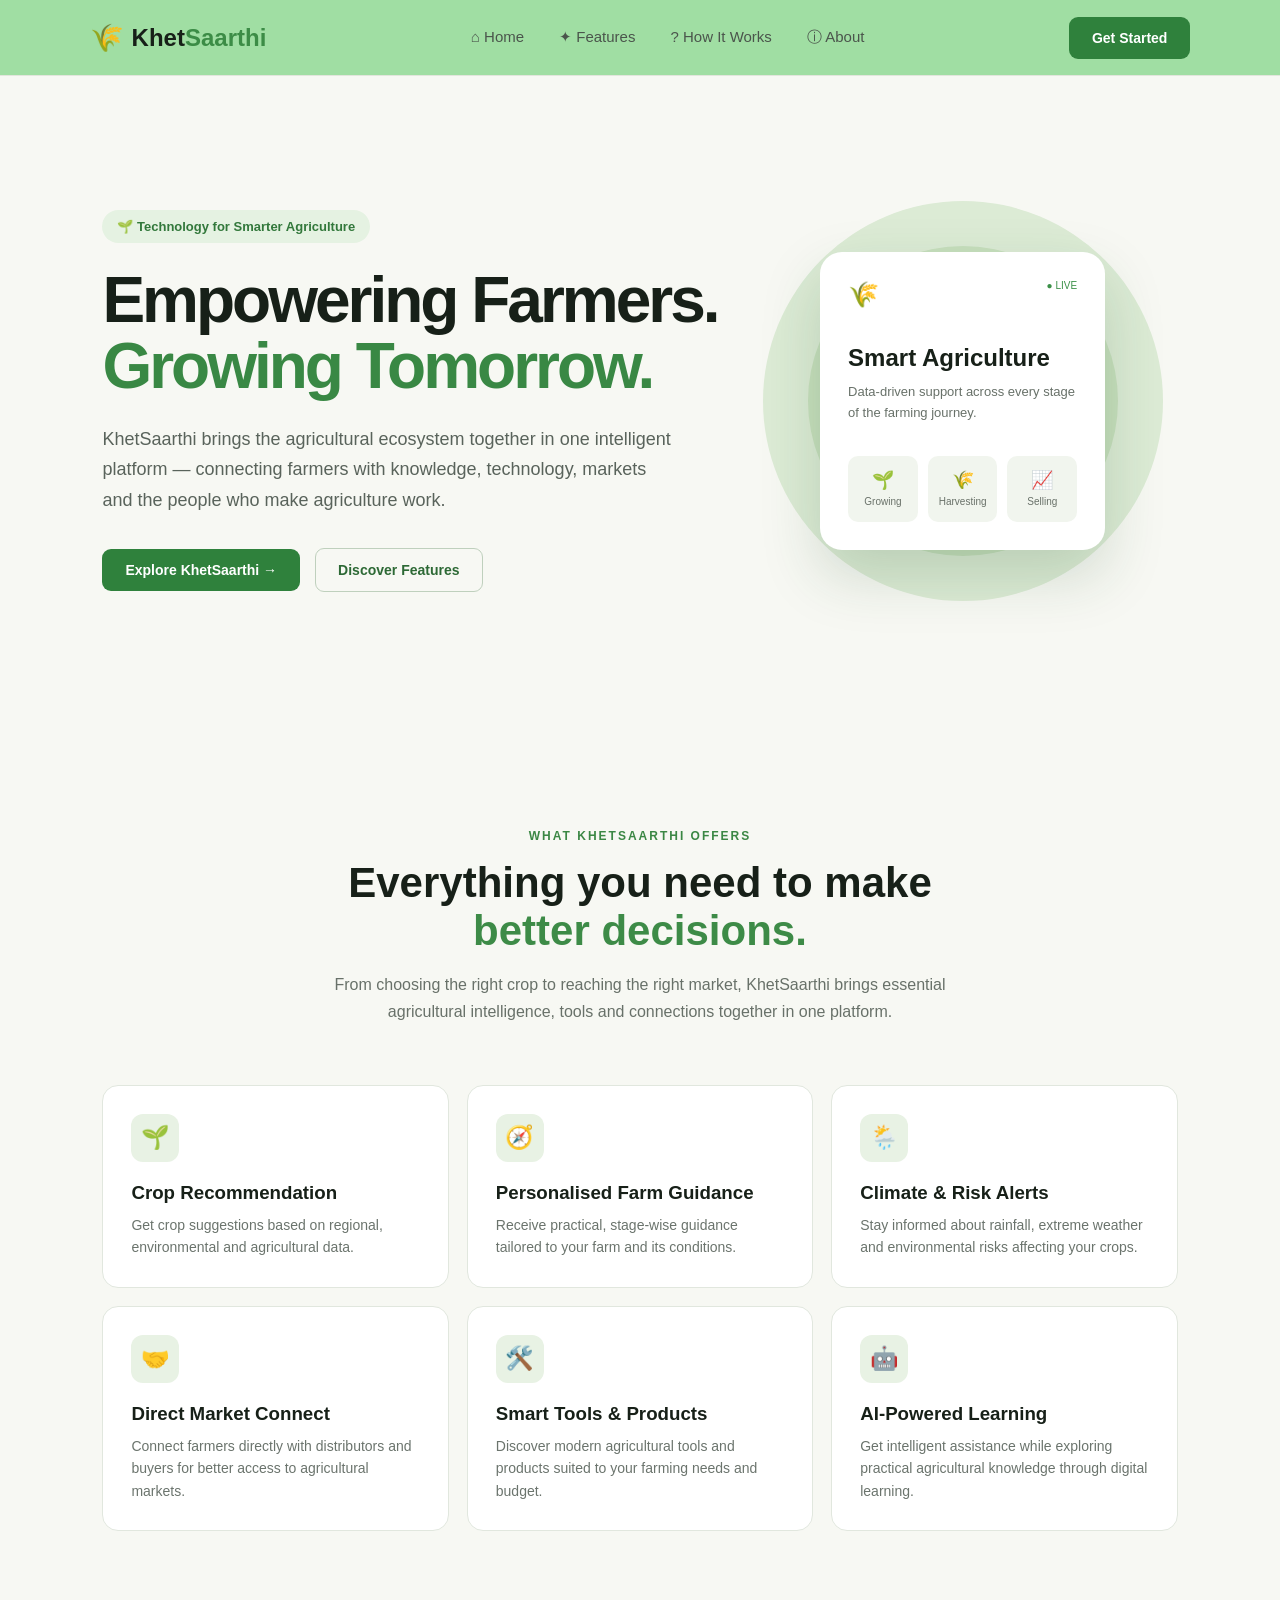
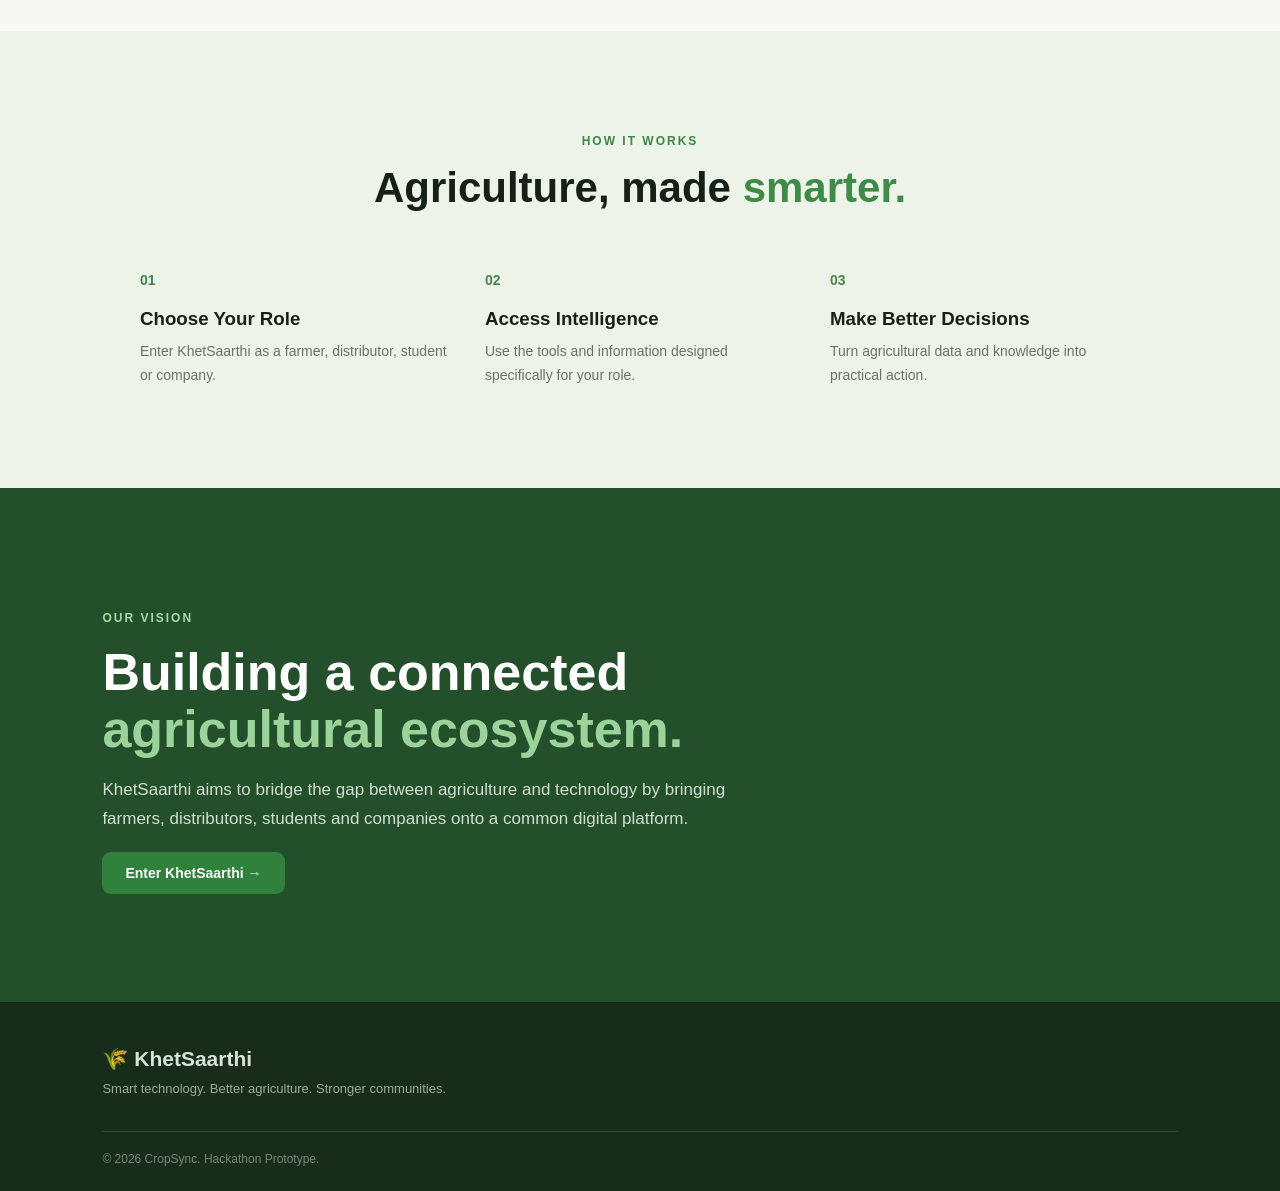
==== frontend/index.html @ 6566c0e2 "Organize project structure" ====
<!DOCTYPE html>
<html lang="en">
<head>
    <meta charset="UTF-8">
    <meta name="viewport" content="width=device-width, initial-scale=1.0">

    <title>KhetSaarthi | Smart Farming, Smarter Decisions</title>

    <link rel="stylesheet" href="style.css">
</head>

<body>

    <!-- NAVBAR -->
    <header class="navbar">

        <div class="logo">
            <span class="logo-icon">🌾</span>
            <span>Khet<span>Saarthi</span></span>
        </div>

        <nav>

            <a href="#home">
                <span class="nav-icon">⌂</span>
                Home
            </a>

            <a href="#features">
                <span class="nav-icon">✦</span>
                Features
            </a>

            <a href="#how-it-works">
                <span class="nav-icon">?</span>
                How It Works
            </a>

            <a href="#about">
                <span class="nav-icon">ⓘ</span>
                About
            </a>

        </nav>

        <!-- Takes user to profile selection -->
        <a href="profile.html" class="nav-btn">
            Get Started
        </a>

    </header>


    <!-- HERO -->
    <main>

        <section class="hero" id="home">

            <div class="hero-content">

                <div class="tag">
                    🌱 Technology for Smarter Agriculture
                </div>

                <h1>
                    Empowering Farmers.<br>
                    <span>Growing Tomorrow.</span>
                </h1>

                <p>
                    KhetSaarthi brings the agricultural ecosystem together
                    in one intelligent platform — connecting farmers with
                    knowledge, technology, markets and the people who make
                    agriculture work.
                </p>

                <div class="hero-buttons">

                    <!-- Detailed KhetSaarthi features page -->
                    <a href="features.html" class="primary-btn">
                        Explore KhetSaarthi →
                    </a>

                    <a href="#features" class="secondary-btn">
                        Discover Features
                    </a>

                </div>

            </div>


            <div class="hero-visual">

                <div class="circle circle-one"></div>
                <div class="circle circle-two"></div>

                <div class="farm-card">

                    <div class="farm-top">
                        <span>🌾</span>
                        <span class="live">● LIVE</span>
                    </div>

                    <h3>Smart Agriculture</h3>

                    <p>
                        Data-driven support across every stage
                        of the farming journey.
                    </p>

                    <div class="mini-stats">

                        <div>
                            <strong>🌱</strong>
                            <small>Growing</small>
                        </div>

                        <div>
                            <strong>🌾</strong>
                            <small>Harvesting</small>
                        </div>

                        <div>
                            <strong>📈</strong>
                            <small>Selling</small>
                        </div>

                    </div>

                </div>

            </div>

        </section>


        <!-- FEATURES -->
        <section class="features-section" id="features">

            <div class="section-heading">

                <span>WHAT KHETSAARTHI OFFERS</span>

                <h2>
                    Everything you need to make
                    <span>better decisions.</span>
                </h2>

                <p>
                    From choosing the right crop to reaching the right market,
                    KhetSaarthi brings essential agricultural intelligence,
                    tools and connections together in one platform.
                </p>

            </div>


            <div class="feature-grid">

                <div class="feature-card">

                    <div class="feature-icon">🌱</div>

                    <h3>Crop Recommendation</h3>

                    <p>
                        Get crop suggestions based on regional,
                        environmental and agricultural data.
                    </p>

                </div>


                <div class="feature-card">

                    <div class="feature-icon">🧭</div>

                    <h3>Personalised Farm Guidance</h3>

                    <p>
                        Receive practical, stage-wise guidance
                        tailored to your farm and its conditions.
                    </p>

                </div>


                <div class="feature-card">

                    <div class="feature-icon">🌦️</div>

                    <h3>Climate & Risk Alerts</h3>

                    <p>
                        Stay informed about rainfall, extreme weather
                        and environmental risks affecting your crops.
                    </p>

                </div>


                <div class="feature-card">

                    <div class="feature-icon">🤝</div>

                    <h3>Direct Market Connect</h3>

                    <p>
                        Connect farmers directly with distributors and
                        buyers for better access to agricultural markets.
                    </p>

                </div>


                <div class="feature-card">

                    <div class="feature-icon">🛠️</div>

                    <h3>Smart Tools & Products</h3>

                    <p>
                        Discover modern agricultural tools and products
                        suited to your farming needs and budget.
                    </p>

                </div>


                <div class="feature-card">

                    <div class="feature-icon">🤖</div>

                    <h3>AI-Powered Learning</h3>

                    <p>
                        Get intelligent assistance while exploring practical
                        agricultural knowledge through digital learning.
                    </p>

                </div>

            </div>

        </section>


        <!-- HOW IT WORKS -->
        <section class="how-section" id="how-it-works">

            <div class="section-heading">

                <span>HOW IT WORKS</span>

                <h2>
                    Agriculture, made <span>smarter.</span>
                </h2>

            </div>


            <div class="steps">

                <div class="step">

                    <div class="step-number">01</div>

                    <h3>Choose Your Role</h3>

                    <p>
                        Enter KhetSaarthi as a farmer, distributor,
                        student or company.
                    </p>

                </div>


                <div class="step">

                    <div class="step-number">02</div>

                    <h3>Access Intelligence</h3>

                    <p>
                        Use the tools and information designed
                        specifically for your role.
                    </p>

                </div>


                <div class="step">

                    <div class="step-number">03</div>

                    <h3>Make Better Decisions</h3>

                    <p>
                        Turn agricultural data and knowledge
                        into practical action.
                    </p>

                </div>

            </div>

        </section>


        <!-- ABOUT -->
        <section class="about-section" id="about">

            <div class="about-content">

                <span>OUR VISION</span>

                <h2>
                    Building a connected
                    <span>agricultural ecosystem.</span>
                </h2>

                <p>
                    KhetSaarthi aims to bridge the gap between
                    agriculture and technology by bringing farmers,
                    distributors, students and companies onto
                    a common digital platform.
                </p>

                <a href="profile.html" class="primary-btn">
                    Enter KhetSaarthi →
                </a>

            </div>

        </section>

    </main>


    <!-- FOOTER -->
    <footer>

        <div class="footer-logo">
            🌾 KhetSaarthi
        </div>

        <p>
            Smart technology. Better agriculture. Stronger communities.
        </p>

        <div class="footer-bottom">
            © 2026 CropSync. Hackathon Prototype.
        </div>

    </footer>


    <script src="script.js"></script>

</body>
</html>
---- frontend/style.css ----
* {
    margin: 0;
    padding: 0;
    box-sizing: border-box;
}

html {
    scroll-behavior: smooth;
}

body {
    font-family: Arial, Helvetica, sans-serif;
    background: #f7f8f3;
    color: #172018;
}


/* ================= NAVBAR ================= */

.navbar {
    height: 76px;
    padding: 0 7%;
    display: flex;
    align-items: center;
    justify-content: space-between;

    background: rgba(155, 221, 159, 0.95);
    border-bottom: 1px solid #e2e6dc;

    position: sticky;
    top: 0;
    z-index: 100;
}

.logo {
    display: flex;
    align-items: center;
    gap: 8px;

    font-size: 24px;
    font-weight: 700;
}

.logo span:last-child span {
    color: #3c8c46;
}

.logo-icon {
    font-size: 27px;
}

nav {
    display: flex;
    gap: 35px;
}

nav a {
    text-decoration: none;
    color: #4b554c;
    font-size: 15px;
}

nav a:hover {
    color: #31833d;
}

.nav-btn,
.primary-btn {
    border: none;
    background: #2f813c;
    color: white;

    padding: 13px 23px;
    border-radius: 9px;

    font-size: 14px;
    font-weight: 600;

    cursor: pointer;

    transition: 0.2s;

    text-decoration: none;
}

.nav-btn:hover,
.primary-btn:hover {
    background: #246a30;
    transform: translateY(-2px);
}


/* ================= HERO ================= */

.hero {
    min-height: 650px;

    padding: 80px 8%;

    display: flex;
    align-items: center;
    justify-content: space-between;

    overflow: hidden;
}

.hero-content {
    max-width: 620px;
}

.tag {
    display: inline-block;

    padding: 9px 15px;

    border-radius: 30px;

    background: #e5f2e2;
    color: #32783b;

    font-size: 13px;
    font-weight: 600;

    margin-bottom: 25px;
}

.hero h1 {
    font-size: clamp(48px, 5vw, 76px);
    line-height: 1.02;

    letter-spacing: -3px;

    margin-bottom: 25px;
}

.hero h1 span {
    color: #398844;
}

.hero p {
    color: #59635b;
    font-size: 18px;
    line-height: 1.7;

    max-width: 570px;

    margin-bottom: 32px;
}

.hero-buttons {
    display: flex;
    align-items: center;
    gap: 15px;
}

.secondary-btn {
    text-decoration: none;

    color: #2d6935;

    padding: 13px 22px;

    border: 1px solid #bfd0bd;
    border-radius: 9px;

    font-size: 14px;
    font-weight: 600;
}


/* ================= HERO VISUAL ================= */

.hero-visual {
    width: 430px;
    height: 430px;

    position: relative;

    display: flex;
    justify-content: center;
    align-items: center;
}

.circle {
    position: absolute;
    border-radius: 50%;
}

.circle-one {
    width: 400px;
    height: 400px;

    background: #dcebd5;
}

.circle-two {
    width: 310px;
    height: 310px;

    background: #c7dfbd;
}

.farm-card {
    position: relative;
    z-index: 2;

    width: 285px;

    padding: 28px;

    border-radius: 22px;

    background: white;

    box-shadow: 0 25px 60px rgba(35, 75, 39, 0.18);
}

.farm-top {
    display: flex;
    justify-content: space-between;

    font-size: 25px;

    margin-bottom: 35px;
}

.live {
    font-size: 10px;
    color: #3b9048;
}

.farm-card h3 {
    font-size: 24px;
    margin-bottom: 10px;
}

.farm-card p {
    font-size: 13px;
    line-height: 1.6;

    color: #687169;
}

.mini-stats {
    display: flex;
    gap: 10px;

    margin-top: 25px;
}

.mini-stats div {
    flex: 1;

    padding: 13px 5px;

    text-align: center;

    background: #f1f5ee;
    border-radius: 10px;
}

.mini-stats strong {
    display: block;
    font-size: 18px;
}

.mini-stats small {
    color: #697169;
    font-size: 10px;
}


/* ================= SECTIONS ================= */

.features-section,
.how-section {
    padding: 100px 8%;
}

.section-heading {
    max-width: 680px;
    margin: auto;
    text-align: center;
}

.section-heading > span,
.about-content > span {
    color: #3b8744;

    font-size: 12px;
    font-weight: 700;

    letter-spacing: 2px;
}

.section-heading h2 {
    font-size: 42px;
    line-height: 1.15;

    margin: 15px 0;
}

.section-heading h2 span,
.about-content h2 span {
    color: #3d8b47;
}

.section-heading p {
    color: #687169;
    line-height: 1.7;
}


/* ================= FEATURE CARDS ================= */

.feature-grid {
    max-width: 1100px;

    margin: 60px auto 0;

    display: grid;
    grid-template-columns: repeat(3, 1fr);

    gap: 18px;
}

.feature-card {
    background: white;

    padding: 28px;

    border: 1px solid #e1e7de;
    border-radius: 16px;

    transition: 0.2s;
}

.feature-card:hover {
    transform: translateY(-5px);

    box-shadow: 0 15px 35px rgba(39, 75, 43, 0.08);
}

.feature-icon {
    width: 48px;
    height: 48px;

    display: flex;
    align-items: center;
    justify-content: center;

    background: #e8f2e4;

    border-radius: 12px;

    font-size: 23px;

    margin-bottom: 20px;
}

.feature-card h3 {
    margin-bottom: 10px;
}

.feature-card p {
    color: #6b746d;

    font-size: 14px;
    line-height: 1.6;
}


/* ================= HOW IT WORKS ================= */

.how-section {
    background: #edf3e9;
}

.steps {
    max-width: 1000px;

    margin: 60px auto 0;

    display: grid;
    grid-template-columns: repeat(3, 1fr);

    gap: 35px;
}

.step-number {
    color: #43864b;

    font-size: 14px;
    font-weight: 700;

    margin-bottom: 20px;
}

.step h3 {
    margin-bottom: 10px;
}

.step p {
    color: #697269;

    font-size: 14px;
    line-height: 1.7;
}


/* ================= ABOUT ================= */

.about-section {
    padding: 120px 8%;

    background: #244f2b;
    color: white;
}

.about-content {
    max-width: 750px;
}

.about-content > span {
    color: #a9d8a9;
}

.about-content h2 {
    font-size: 52px;
    line-height: 1.1;

    margin: 18px 0;
}

.about-content h2 span {
    color: #9bd39b;
}

.about-content p {
    color: #d2dfd3;

    font-size: 17px;
    line-height: 1.7;

    max-width: 650px;

    margin-bottom: 30px;
}


/* ================= FOOTER ================= */

footer {
    padding: 45px 8% 25px;

    background: #172d1a;

    color: #d8e2d8;
}

.footer-logo {
    font-size: 21px;
    font-weight: 700;
}

footer p {
    margin-top: 10px;

    color: #9ca99e;

    font-size: 13px;
}

.footer-bottom {
    margin-top: 35px;

    padding-top: 20px;

    border-top: 1px solid #304532;

    color: #788479;

    font-size: 12px;
}


/* ================= MOBILE ================= */

@media (max-width: 850px) {

    nav {
        display: none;
    }

    .hero {
        flex-direction: column;

        text-align: center;

        padding-top: 60px;
    }

    .hero p {
        margin-left: auto;
        margin-right: auto;
    }

    .hero-buttons {
        justify-content: center;
    }

    .hero-visual {
        margin-top: 60px;

        transform: scale(0.85);
    }

    .feature-grid {
        grid-template-columns: 1fr;
    }

    .steps {
        grid-template-columns: 1fr;
    }

    .about-content h2 {
        font-size: 40px;
    }
}
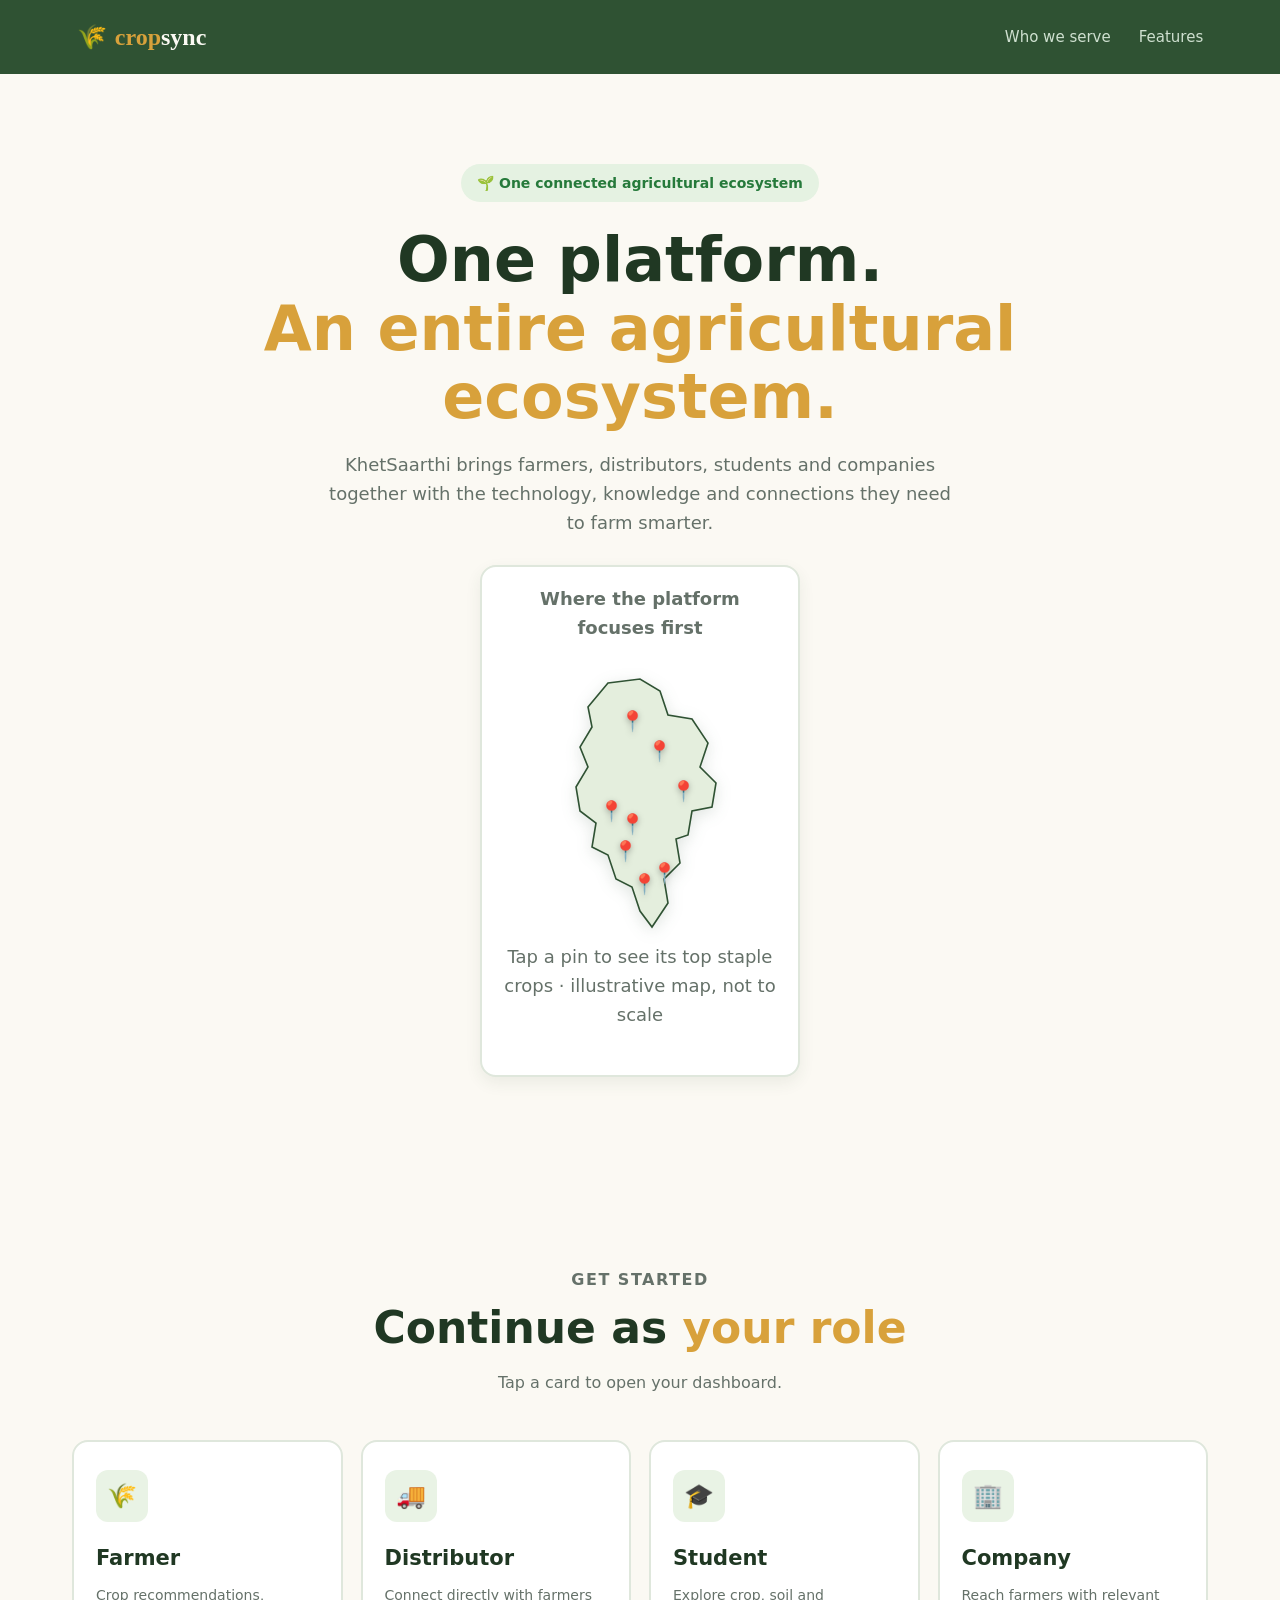
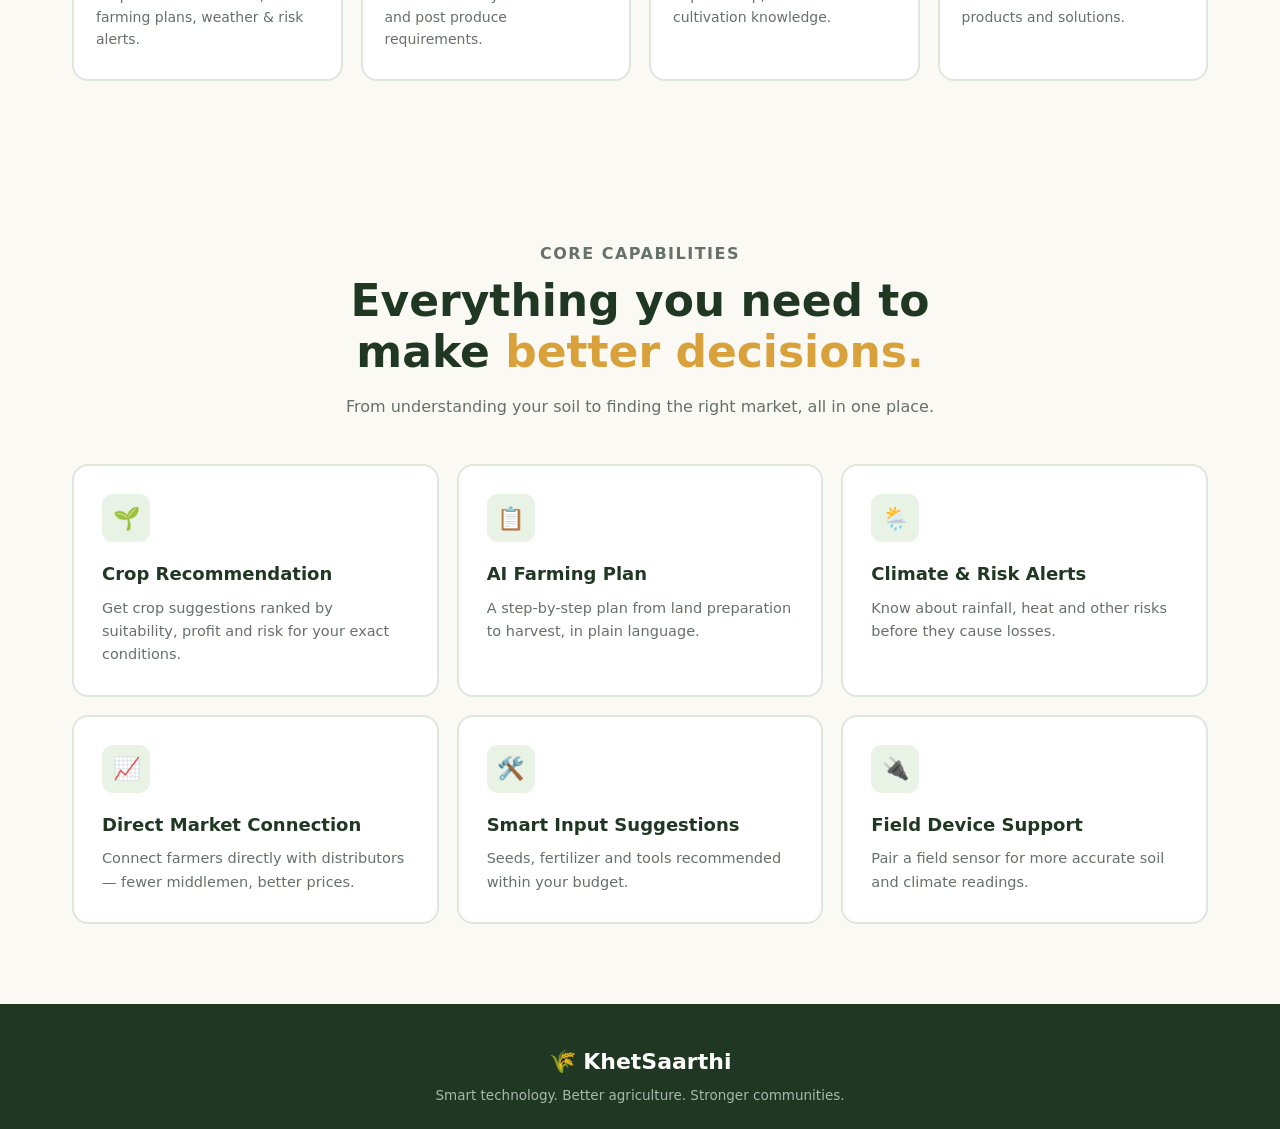
==== commit 8513821a: "Frontend fully rebuilt, backend connected and working" ====
--- a/frontend/index.html
+++ b/frontend/index.html
@@ -1,362 +1,125 @@
 <!DOCTYPE html>
 <html lang="en">
 <head>
-    <meta charset="UTF-8">
-    <meta name="viewport" content="width=device-width, initial-scale=1.0">
+<meta charset="UTF-8">
+<meta name="viewport" content="width=device-width, initial-scale=1.0">
+<title>KhetSaarthi | AI Farming Ecosystem</title>
+<link rel="stylesheet" href="style.css">
+</head>
+<body>
+<header class="navbar">
+  <a href="index.html" class="logo">
+    <span class="logo-icon">🌾</span>
+    <span class="logo-text"><span class="logo-crop">crop</span><span class="logo-sync">sync</span></span>
+  </a>
+  <nav>
+    <a href="#roles">Who we serve</a>
+    <a href="#features">Features</a>
+  </nav>
+</header>
+<section class="hero">
+  <div class="hero-tag">🌱 One connected agricultural ecosystem</div>
+  <h1>One platform.<br><span>An entire agricultural ecosystem.</span></h1>
+  <p>KhetSaarthi brings farmers, distributors, students and companies together with the technology, knowledge and connections they need to farm smarter.</p>
+  <div class="map-card">
+    <p class="map-label">Where the platform focuses first</p>
+    <div class="map-wrap">
+      <svg viewBox="0 0 300 340" class="india-map" aria-label="Stylised map of India with major farming states marked">
+        <path class="india-shape" d="M110 15 L150 10 L175 25 L185 55 L215 60 L235 90 L225 120
+                 L245 140 L240 170 L215 175 L210 205 L195 210 L200 240
+                 L180 260 L185 290 L165 320 L150 300 L140 270 L120 260
+                 L110 230 L90 220 L95 190 L75 175 L70 145 L85 120
+                 L75 95 L90 70 L85 45 Z"/>
+      </svg>
+      <button class="pin" style="left:47%; top:22%;" data-state="Punjab" title="Punjab">📍</button>
+      <button class="pin" style="left:58%; top:33%;" data-state="Uttar Pradesh" title="Uttar Pradesh">📍</button>
+      <button class="pin" style="left:38%; top:55%;" data-state="Gujarat" title="Gujarat">📍</button>
+      <button class="pin" style="left:47%; top:60%;" data-state="Madhya Pradesh" title="Madhya Pradesh">📍</button>
+      <button class="pin" style="left:44%; top:70%;" data-state="Maharashtra" title="Maharashtra">📍</button>
+      <button class="pin" style="left:68%; top:48%;" data-state="West Bengal" title="West Bengal">📍</button>
+      <button class="pin" style="left:52%; top:82%;" data-state="Karnataka" title="Karnataka">📍</button>
+      <button class="pin" style="left:60%; top:78%;" data-state="Andhra Pradesh" title="Andhra Pradesh">📍</button>
+    </div>
+    <p class="map-note">Tap a pin to see its top staple crops · illustrative map, not to scale</p>
+    <div id="mapInfo" class="map-info hidden"></div>
+  </div>
+</section>
+<!-- ===== ROLE CARDS = LOGIN ===== -->
+<section class="section" id="roles">
+  <div class="section-heading">
+    <p class="eyebrow">GET STARTED</p>
+    <h2>Continue as <span>your role</span></h2>
+    <p>Tap a card to open your dashboard.</p>
+  </div>
+  <div class="role-grid">
+    <a href="farmer.html" class="role-card">
+      <div class="role-icon">🌾</div>
+      <h3>Farmer</h3>
+      <p>Crop recommendations, farming plans, weather &amp; risk alerts.</p>
+    </a>
+    <a href="distributor.html" class="role-card">
+      <div class="role-icon">🚚</div>
+      <h3>Distributor</h3>
+      <p>Connect directly with farmers and post produce requirements.</p>
+    </a>
+    <a href="student.html" class="role-card">
+      <div class="role-icon">🎓</div>
+      <h3>Student</h3>
+      <p>Explore crop, soil and cultivation knowledge.</p>
+    </a>
+    <a href="company.html" class="role-card">
+      <div class="role-icon">🏢</div>
+      <h3>Company</h3>
+      <p>Reach farmers with relevant products and solutions.</p>
+    </a>
+  </div>
+</section>
+<!-- ===== FEATURES ===== -->
+<section class="section" id="features">
+  <div class="section-heading">
+    <p class="eyebrow">CORE CAPABILITIES</p>
+    <h2>Everything you need to make <span>better decisions.</span></h2>
+    <p>From understanding your soil to finding the right market, all in one place.</p>
+  </div>
+  <div class="feature-grid">
+    <div class="feature-card">
+      <div class="feature-icon">🌱</div>
+      <h3>Crop Recommendation</h3>
+      <p>Get crop suggestions ranked by suitability, profit and risk for your exact conditions.</p>
+    </div>
+    <div class="feature-card">
+      <div class="feature-icon">📋</div>
+      <h3>AI Farming Plan</h3>
+      <p>A step-by-step plan from land preparation to harvest, in plain language.</p>
+    </div>
+    <div class="feature-card">
+      <div class="feature-icon">🌦️</div>
+      <h3>Climate &amp; Risk Alerts</h3>
+      <p>Know about rainfall, heat and other risks before they cause losses.</p>
+    </div>
+    <div class="feature-card">
+      <div class="feature-icon">📈</div>
+      <h3>Direct Market Connection</h3>
+      <p>Connect farmers directly with distributors — fewer middlemen, better prices.</p>
+    </div>
+    <div class="feature-card">
+      <div class="feature-icon">🛠️</div>
+      <h3>Smart Input Suggestions</h3>
+      <p>Seeds, fertilizer and tools recommended within your budget.</p>
+    </div>
+    <div class="feature-card">
+      <div class="feature-icon">🔌</div>
+      <h3>Field Device Support</h3>
+      <p>Pair a field sensor for more accurate soil and climate readings.</p>
+    </div>
+  </div>
+</section>
 
-    <title>KhetSaarthi | Smart Farming, Smarter Decisions</title>
+<footer>
+  <div class="footer-logo">🌾 KhetSaarthi</div>
+  <p>Smart technology. Better agriculture. Stronger communities.</p>
+</footer>
 
-    <link rel="stylesheet" href="style.css">
-</head>
-
-<body>
-
-    <!-- NAVBAR -->
-    <header class="navbar">
-
-        <div class="logo">
-            <span class="logo-icon">🌾</span>
-            <span>Khet<span>Saarthi</span></span>
-        </div>
-
-        <nav>
-
-            <a href="#home">
-                <span class="nav-icon">⌂</span>
-                Home
-            </a>
-
-            <a href="#features">
-                <span class="nav-icon">✦</span>
-                Features
-            </a>
-
-            <a href="#how-it-works">
-                <span class="nav-icon">?</span>
-                How It Works
-            </a>
-
-            <a href="#about">
-                <span class="nav-icon">ⓘ</span>
-                About
-            </a>
-
-        </nav>
-
-        <!-- Takes user to profile selection -->
-        <a href="profile.html" class="nav-btn">
-            Get Started
-        </a>
-
-    </header>
-
-
-    <!-- HERO -->
-    <main>
-
-        <section class="hero" id="home">
-
-            <div class="hero-content">
-
-                <div class="tag">
-                    🌱 Technology for Smarter Agriculture
-                </div>
-
-                <h1>
-                    Empowering Farmers.<br>
-                    <span>Growing Tomorrow.</span>
-                </h1>
-
-                <p>
-                    KhetSaarthi brings the agricultural ecosystem together
-                    in one intelligent platform — connecting farmers with
-                    knowledge, technology, markets and the people who make
-                    agriculture work.
-                </p>
-
-                <div class="hero-buttons">
-
-                    <!-- Detailed KhetSaarthi features page -->
-                    <a href="features.html" class="primary-btn">
-                        Explore KhetSaarthi →
-                    </a>
-
-                    <a href="#features" class="secondary-btn">
-                        Discover Features
-                    </a>
-
-                </div>
-
-            </div>
-
-
-            <div class="hero-visual">
-
-                <div class="circle circle-one"></div>
-                <div class="circle circle-two"></div>
-
-                <div class="farm-card">
-
-                    <div class="farm-top">
-                        <span>🌾</span>
-                        <span class="live">● LIVE</span>
-                    </div>
-
-                    <h3>Smart Agriculture</h3>
-
-                    <p>
-                        Data-driven support across every stage
-                        of the farming journey.
-                    </p>
-
-                    <div class="mini-stats">
-
-                        <div>
-                            <strong>🌱</strong>
-                            <small>Growing</small>
-                        </div>
-
-                        <div>
-                            <strong>🌾</strong>
-                            <small>Harvesting</small>
-                        </div>
-
-                        <div>
-                            <strong>📈</strong>
-                            <small>Selling</small>
-                        </div>
-
-                    </div>
-
-                </div>
-
-            </div>
-
-        </section>
-
-
-        <!-- FEATURES -->
-        <section class="features-section" id="features">
-
-            <div class="section-heading">
-
-                <span>WHAT KHETSAARTHI OFFERS</span>
-
-                <h2>
-                    Everything you need to make
-                    <span>better decisions.</span>
-                </h2>
-
-                <p>
-                    From choosing the right crop to reaching the right market,
-                    KhetSaarthi brings essential agricultural intelligence,
-                    tools and connections together in one platform.
-                </p>
-
-            </div>
-
-
-            <div class="feature-grid">
-
-                <div class="feature-card">
-
-                    <div class="feature-icon">🌱</div>
-
-                    <h3>Crop Recommendation</h3>
-
-                    <p>
-                        Get crop suggestions based on regional,
-                        environmental and agricultural data.
-                    </p>
-
-                </div>
-
-
-                <div class="feature-card">
-
-                    <div class="feature-icon">🧭</div>
-
-                    <h3>Personalised Farm Guidance</h3>
-
-                    <p>
-                        Receive practical, stage-wise guidance
-                        tailored to your farm and its conditions.
-                    </p>
-
-                </div>
-
-
-                <div class="feature-card">
-
-                    <div class="feature-icon">🌦️</div>
-
-                    <h3>Climate & Risk Alerts</h3>
-
-                    <p>
-                        Stay informed about rainfall, extreme weather
-                        and environmental risks affecting your crops.
-                    </p>
-
-                </div>
-
-
-                <div class="feature-card">
-
-                    <div class="feature-icon">🤝</div>
-
-                    <h3>Direct Market Connect</h3>
-
-                    <p>
-                        Connect farmers directly with distributors and
-                        buyers for better access to agricultural markets.
-                    </p>
-
-                </div>
-
-
-                <div class="feature-card">
-
-                    <div class="feature-icon">🛠️</div>
-
-                    <h3>Smart Tools & Products</h3>
-
-                    <p>
-                        Discover modern agricultural tools and products
-                        suited to your farming needs and budget.
-                    </p>
-
-                </div>
-
-
-                <div class="feature-card">
-
-                    <div class="feature-icon">🤖</div>
-
-                    <h3>AI-Powered Learning</h3>
-
-                    <p>
-                        Get intelligent assistance while exploring practical
-                        agricultural knowledge through digital learning.
-                    </p>
-
-                </div>
-
-            </div>
-
-        </section>
-
-
-        <!-- HOW IT WORKS -->
-        <section class="how-section" id="how-it-works">
-
-            <div class="section-heading">
-
-                <span>HOW IT WORKS</span>
-
-                <h2>
-                    Agriculture, made <span>smarter.</span>
-                </h2>
-
-            </div>
-
-
-            <div class="steps">
-
-                <div class="step">
-
-                    <div class="step-number">01</div>
-
-                    <h3>Choose Your Role</h3>
-
-                    <p>
-                        Enter KhetSaarthi as a farmer, distributor,
-                        student or company.
-                    </p>
-
-                </div>
-
-
-                <div class="step">
-
-                    <div class="step-number">02</div>
-
-                    <h3>Access Intelligence</h3>
-
-                    <p>
-                        Use the tools and information designed
-                        specifically for your role.
-                    </p>
-
-                </div>
-
-
-                <div class="step">
-
-                    <div class="step-number">03</div>
-
-                    <h3>Make Better Decisions</h3>
-
-                    <p>
-                        Turn agricultural data and knowledge
-                        into practical action.
-                    </p>
-
-                </div>
-
-            </div>
-
-        </section>
-
-
-        <!-- ABOUT -->
-        <section class="about-section" id="about">
-
-            <div class="about-content">
-
-                <span>OUR VISION</span>
-
-                <h2>
-                    Building a connected
-                    <span>agricultural ecosystem.</span>
-                </h2>
-
-                <p>
-                    KhetSaarthi aims to bridge the gap between
-                    agriculture and technology by bringing farmers,
-                    distributors, students and companies onto
-                    a common digital platform.
-                </p>
-
-                <a href="profile.html" class="primary-btn">
-                    Enter KhetSaarthi →
-                </a>
-
-            </div>
-
-        </section>
-
-    </main>
-
-
-    <!-- FOOTER -->
-    <footer>
-
-        <div class="footer-logo">
-            🌾 KhetSaarthi
-        </div>
-
-        <p>
-            Smart technology. Better agriculture. Stronger communities.
-        </p>
-
-        <div class="footer-bottom">
-            © 2026 CropSync. Hackathon Prototype.
-        </div>
-
-    </footer>
-
-
-    <script src="script.js"></script>
-
+<script src="script.js"></script>
 </body>
 </html>
--- a/frontend/style.css
+++ b/frontend/style.css
@@ -1,529 +1,179 @@
-* {
-    margin: 0;
-    padding: 0;
-    box-sizing: border-box;
+/* ===== KhetSaarthi — shared design system (used by every page) ===== */
+* { box-sizing: border-box; margin: 0; padding: 0; }
+:root {
+  --cream: #FBF9F3;
+  --forest: #2F5233;
+  --forest-dark: #203823;
+  --wheat: #D8A13B;
+  --gold: #C99A2E;
+  --ink: #22301F;
+  --muted: #657169;
+  --card: #FFFFFF;
+  --line: #dfe7dc;
+  --rust: #A65A34;
+  --map-fill: #E4EEDD;
+  --font: system-ui, -apple-system, "Segoe UI", Roboto, "Noto Sans", sans-serif;
+  --script-font: "Segoe Script", "Brush Script MT", cursive;
+}
+html { scroll-behavior: smooth; }
+body {
+  font-family: var(--font);
+  background: var(--cream);
+  color: var(--ink);
+  line-height: 1.6;
+  font-size: 17px;
+}
+a { text-decoration: none; color: inherit; }
+/* ---------- Navbar (every page) ---------- */
+.navbar {
+  height: 74px;
+  padding: 0 6%;
+  display: flex;
+  align-items: center;
+  justify-content: space-between;
+  background: var(--forest);
+  position: sticky;
+  top: 0;
+  z-index: 100;
+}
+.logo { display: flex; align-items: center; gap: 8px; }
+.logo-icon { font-size: 24px; }
+.logo-text { font-family: var(--script-font); font-size: 24px; }
+.logo-crop { color: var(--wheat); font-weight: 700; }
+.logo-sync { color: var(--cream); font-weight: 700; }
+.navbar nav { display: flex; gap: 28px; }
+.navbar nav a { font-size: 15px; color: #cfe0d0; }
+.navbar nav a:hover { color: var(--wheat); }
+.nav-button {
+  background: var(--wheat);
+  color: var(--ink);
+  padding: 10px 20px;
+  border-radius: 9px;
+  font-weight: 700;
+  font-size: 15px;
+  border: none;
+  cursor: pointer;
+  font-family: var(--font);
+}
+.nav-button:hover { background: var(--gold); }
+/* ---------- Hero ---------- */
+.hero { max-width: 1000px; margin: auto; padding: 90px 24px 70px; text-align: center; }
+.hero-tag {
+  display: inline-block; background: #e5f2e2; color: #267a3b;
+  padding: 8px 16px; border-radius: 30px; font-size: 14px; font-weight: 600; margin-bottom: 24px;
+}
+.hero h1 { font-size: clamp(38px, 6vw, 62px); line-height: 1.1; margin-bottom: 20px; color: var(--forest-dark); }
+.hero h1 span { color: var(--wheat); }
+.hero p { max-width: 640px; margin: 0 auto 28px; color: var(--muted); font-size: 18px; }
+/* ---------- India map ---------- */
+.map-card {
+  max-width: 320px; margin: 0 auto 40px; background: var(--card);
+  border: 2px solid var(--line); border-radius: 16px; padding: 18px;
+  box-shadow: 0 6px 16px rgba(47,82,51,0.08);
+}
+.map-label { font-weight: 700; color: var(--forest-dark); text-align: center; margin-bottom: 10px; font-size: 15px; }
+.map-wrap { position: relative; max-width: 240px; margin: 0 auto; }
+.india-map { width: 100%; display: block; filter: drop-shadow(0 4px 8px rgba(47,82,51,0.15)); }
+.india-shape { fill: var(--map-fill); stroke: var(--forest); stroke-width: 2; }
+.pin {
+  position: absolute; transform: translate(-50%, -100%);
+  background: none; border: none; font-size: 20px; cursor: pointer; line-height: 1;
+  filter: drop-shadow(0 2px 3px rgba(0,0,0,0.3));
+}
+.pin:hover { transform: translate(-50%, -100%) scale(1.3); }
+.map-note { text-align: center; font-size: 12px; color: #7c8579; margin-top: 10px; }
+.map-info { margin-top: 10px; background: var(--map-fill); border-left: 4px solid var(--wheat); border-radius: 8px; padding: 10px 12px; font-size: 14px; }
+.hidden { display: none; }
+/* ---------- Generic section ---------- */
+.section { max-width: 1200px; margin: auto; padding: 80px 32px; }
+.section-heading { max-width: 680px; margin: 0 auto 45px; text-align: center; }
+.eyebrow { color: var(--wheat); font-size: 13px; font-weight: 700; letter-spacing: 1.5px; margin-bottom: 10px; }
+.section-heading h2 { font-size: clamp(30px, 4vw, 44px); line-height: 1.15; margin-bottom: 16px; color: var(--forest-dark); }
+.section-heading h2 span { color: var(--wheat); }
+.section-heading p { color: var(--muted); font-size: 16px; }
+/* ---------- Role / stakeholder cards (these ARE the login) ---------- */
+.role-grid { display: grid; grid-template-columns: repeat(4, 1fr); gap: 18px; }
+.role-card {
+  background: var(--card); border: 2px solid var(--line); border-radius: 16px;
+  padding: 28px 22px; text-align: left; cursor: pointer; font-family: var(--font);
+  transition: 0.2s;
+}
+.role-card:hover { transform: translateY(-4px); border-color: var(--wheat); box-shadow: 0 14px 30px rgba(40,80,50,0.1); }
+.role-icon {
+  width: 52px; height: 52px; display: flex; align-items: center; justify-content: center;
+  background: #e9f3e5; border-radius: 12px; font-size: 24px; margin-bottom: 20px;
+}
+.role-card h3 { font-size: 21px; margin-bottom: 8px; color: var(--forest-dark); }
+.role-card p { color: var(--muted); font-size: 14px; }
+/* ---------- Feature grid ---------- */
+.feature-grid { display: grid; grid-template-columns: repeat(3, 1fr); gap: 18px; }
+.feature-card { background: var(--card); border: 2px solid var(--line); border-radius: 16px; padding: 28px; }
+.feature-icon {
+  width: 48px; height: 48px; display: flex; align-items: center; justify-content: center;
+  background: #e9f3e5; border-radius: 11px; font-size: 22px; margin-bottom: 18px;
+}
+.feature-card h3 { font-size: 18px; margin-bottom: 8px; color: var(--forest-dark); }
+.feature-card p { color: var(--muted); font-size: 14.5px; }
+/* ---------- Footer ---------- */
+footer { background: var(--forest-dark); color: #c9d6cd; padding: 40px 6% 22px; text-align: center; }
+.footer-logo { font-size: 22px; font-weight: 700; color: white; margin-bottom: 6px; }
+footer p { color: #a8b8ad; font-size: 13.5px; }
+/* ---------- Dashboard shell (farmer/distributor/student/company pages) ---------- */
+.dash-wrap { max-width: 560px; margin: 0 auto; padding: 30px 20px 70px; }
+.back-link { display: inline-block; margin-bottom: 18px; color: var(--forest); font-weight: 600; }
+.dash-wrap h2 { font-size: 26px; color: var(--forest-dark); margin-bottom: 8px; }
+.screen-sub { color: var(--muted); font-size: 15.5px; margin-bottom: 20px; }
+.field-label { display: block; font-size: 15.5px; font-weight: 600; margin: 16px 0 6px; }
+.field-input {
+  width: 100%; min-height: 50px; font-size: 16px; font-family: var(--font);
+  padding: 12px 14px; border: 2px solid var(--line); border-radius: 10px; background: var(--card);
+}
+.field-input:focus { outline: none; border-color: var(--forest); }
+.action-btn {
+  width: 100%; min-height: 56px; margin-top: 22px; background: var(--forest); color: var(--cream);
+  font-size: 18px; font-weight: 700; font-family: var(--font); border: none; border-radius: 12px; cursor: pointer;
+}
+.action-btn:disabled { background: #AEB8AA; cursor: not-allowed; }
+.action-btn.secondary { background: var(--wheat); color: var(--ink); }
+.or-divider { text-align: center; color: #7c8579; margin: 12px 0; font-size: 13.5px; }
+.status-text { margin-top: 10px; font-size: 14.5px; color: var(--forest-dark); }
+.loading-wrap { text-align: center; padding-top: 60px; }
+.spinner {
+  width: 44px; height: 44px; margin: 0 auto 18px; border: 5px solid var(--line);
+  border-top-color: var(--forest); border-radius: 50%; animation: spin 0.9s linear infinite;
+}
+@keyframes spin { to { transform: rotate(360deg); } }
+.crop-card { background: var(--card); border: 2px solid var(--line); border-radius: 14px; padding: 16px 18px; margin-bottom: 12px; }
+.crop-card.top-pick { border-color: var(--wheat); box-shadow: 0 6px 16px rgba(216,161,59,0.18); }
+.crop-card-head { display: flex; justify-content: space-between; align-items: center; }
+.crop-card-name { font-size: 19px; font-weight: 700; color: var(--forest-dark); }
+.stars { color: var(--gold); font-size: 17px; letter-spacing: 2px; }
+.crop-tag { font-size: 12.5px; font-weight: 700; color: var(--forest); background: var(--map-fill); padding: 3px 10px; border-radius: 20px; display: inline-block; margin-top: 6px; }
+.crop-card-meta { font-size: 14px; color: var(--muted); margin-top: 8px; }
+
+.link-btn { background: none; border: none; color: var(--rust); font-weight: 700; font-size: 15px; cursor: pointer; padding: 6px 0; font-family: var(--font); }
+.why-detail { margin-top: 10px; background: #FBEFE9; border-left: 4px solid var(--rust); border-radius: 8px; padding: 14px; font-size: 14.5px; line-height: 1.6; }
+
+.result-box {
+  margin-top: 16px; background: var(--card); border: 2px solid var(--line); border-left: 6px solid var(--wheat);
+  border-radius: 10px; padding: 16px; font-size: 15.5px; line-height: 1.6; white-space: pre-wrap;
 }
 
-html {
-    scroll-behavior: smooth;
+.hardware-card { margin-top: 30px; background: var(--forest); color: var(--cream); border-radius: 16px; padding: 20px; }
+.hardware-card h3 { color: var(--cream); margin-bottom: 8px; font-size: 19px; }
+.hardware-card p { color: #cfe0d0; }
+
+.error-text { color: var(--rust); font-weight: 600; }
+
+/* ---------- Responsive ---------- */
+@media (max-width: 900px) {
+  .navbar nav { display: none; }
+  .role-grid, .feature-grid { grid-template-columns: repeat(2, 1fr); }
+}
+@media (max-width: 600px) {
+  .role-grid, .feature-grid { grid-template-columns: 1fr; }
+  .section { padding: 55px 20px; }
 }
 
-body {
-    font-family: Arial, Helvetica, sans-serif;
-    background: #f7f8f3;
-    color: #172018;
-}
-
-
-/* ================= NAVBAR ================= */
-
-.navbar {
-    height: 76px;
-    padding: 0 7%;
-    display: flex;
-    align-items: center;
-    justify-content: space-between;
-
-    background: rgba(155, 221, 159, 0.95);
-    border-bottom: 1px solid #e2e6dc;
-
-    position: sticky;
-    top: 0;
-    z-index: 100;
-}
-
-.logo {
-    display: flex;
-    align-items: center;
-    gap: 8px;
-
-    font-size: 24px;
-    font-weight: 700;
-}
-
-.logo span:last-child span {
-    color: #3c8c46;
-}
-
-.logo-icon {
-    font-size: 27px;
-}
-
-nav {
-    display: flex;
-    gap: 35px;
-}
-
-nav a {
-    text-decoration: none;
-    color: #4b554c;
-    font-size: 15px;
-}
-
-nav a:hover {
-    color: #31833d;
-}
-
-.nav-btn,
-.primary-btn {
-    border: none;
-    background: #2f813c;
-    color: white;
-
-    padding: 13px 23px;
-    border-radius: 9px;
-
-    font-size: 14px;
-    font-weight: 600;
-
-    cursor: pointer;
-
-    transition: 0.2s;
-
-    text-decoration: none;
-}
-
-.nav-btn:hover,
-.primary-btn:hover {
-    background: #246a30;
-    transform: translateY(-2px);
-}
-
-
-/* ================= HERO ================= */
-
-.hero {
-    min-height: 650px;
-
-    padding: 80px 8%;
-
-    display: flex;
-    align-items: center;
-    justify-content: space-between;
-
-    overflow: hidden;
-}
-
-.hero-content {
-    max-width: 620px;
-}
-
-.tag {
-    display: inline-block;
-
-    padding: 9px 15px;
-
-    border-radius: 30px;
-
-    background: #e5f2e2;
-    color: #32783b;
-
-    font-size: 13px;
-    font-weight: 600;
-
-    margin-bottom: 25px;
-}
-
-.hero h1 {
-    font-size: clamp(48px, 5vw, 76px);
-    line-height: 1.02;
-
-    letter-spacing: -3px;
-
-    margin-bottom: 25px;
-}
-
-.hero h1 span {
-    color: #398844;
-}
-
-.hero p {
-    color: #59635b;
-    font-size: 18px;
-    line-height: 1.7;
-
-    max-width: 570px;
-
-    margin-bottom: 32px;
-}
-
-.hero-buttons {
-    display: flex;
-    align-items: center;
-    gap: 15px;
-}
-
-.secondary-btn {
-    text-decoration: none;
-
-    color: #2d6935;
-
-    padding: 13px 22px;
-
-    border: 1px solid #bfd0bd;
-    border-radius: 9px;
-
-    font-size: 14px;
-    font-weight: 600;
-}
-
-
-/* ================= HERO VISUAL ================= */
-
-.hero-visual {
-    width: 430px;
-    height: 430px;
-
-    position: relative;
-
-    display: flex;
-    justify-content: center;
-    align-items: center;
-}
-
-.circle {
-    position: absolute;
-    border-radius: 50%;
-}
-
-.circle-one {
-    width: 400px;
-    height: 400px;
-
-    background: #dcebd5;
-}
-
-.circle-two {
-    width: 310px;
-    height: 310px;
-
-    background: #c7dfbd;
-}
-
-.farm-card {
-    position: relative;
-    z-index: 2;
-
-    width: 285px;
-
-    padding: 28px;
-
-    border-radius: 22px;
-
-    background: white;
-
-    box-shadow: 0 25px 60px rgba(35, 75, 39, 0.18);
-}
-
-.farm-top {
-    display: flex;
-    justify-content: space-between;
-
-    font-size: 25px;
-
-    margin-bottom: 35px;
-}
-
-.live {
-    font-size: 10px;
-    color: #3b9048;
-}
-
-.farm-card h3 {
-    font-size: 24px;
-    margin-bottom: 10px;
-}
-
-.farm-card p {
-    font-size: 13px;
-    line-height: 1.6;
-
-    color: #687169;
-}
-
-.mini-stats {
-    display: flex;
-    gap: 10px;
-
-    margin-top: 25px;
-}
-
-.mini-stats div {
-    flex: 1;
-
-    padding: 13px 5px;
-
-    text-align: center;
-
-    background: #f1f5ee;
-    border-radius: 10px;
-}
-
-.mini-stats strong {
-    display: block;
-    font-size: 18px;
-}
-
-.mini-stats small {
-    color: #697169;
-    font-size: 10px;
-}
-
-
-/* ================= SECTIONS ================= */
-
-.features-section,
-.how-section {
-    padding: 100px 8%;
-}
-
-.section-heading {
-    max-width: 680px;
-    margin: auto;
-    text-align: center;
-}
-
-.section-heading > span,
-.about-content > span {
-    color: #3b8744;
-
-    font-size: 12px;
-    font-weight: 700;
-
-    letter-spacing: 2px;
-}
-
-.section-heading h2 {
-    font-size: 42px;
-    line-height: 1.15;
-
-    margin: 15px 0;
-}
-
-.section-heading h2 span,
-.about-content h2 span {
-    color: #3d8b47;
-}
-
-.section-heading p {
-    color: #687169;
-    line-height: 1.7;
-}
-
-
-/* ================= FEATURE CARDS ================= */
-
-.feature-grid {
-    max-width: 1100px;
-
-    margin: 60px auto 0;
-
-    display: grid;
-    grid-template-columns: repeat(3, 1fr);
-
-    gap: 18px;
-}
-
-.feature-card {
-    background: white;
-
-    padding: 28px;
-
-    border: 1px solid #e1e7de;
-    border-radius: 16px;
-
-    transition: 0.2s;
-}
-
-.feature-card:hover {
-    transform: translateY(-5px);
-
-    box-shadow: 0 15px 35px rgba(39, 75, 43, 0.08);
-}
-
-.feature-icon {
-    width: 48px;
-    height: 48px;
-
-    display: flex;
-    align-items: center;
-    justify-content: center;
-
-    background: #e8f2e4;
-
-    border-radius: 12px;
-
-    font-size: 23px;
-
-    margin-bottom: 20px;
-}
-
-.feature-card h3 {
-    margin-bottom: 10px;
-}
-
-.feature-card p {
-    color: #6b746d;
-
-    font-size: 14px;
-    line-height: 1.6;
-}
-
-
-/* ================= HOW IT WORKS ================= */
-
-.how-section {
-    background: #edf3e9;
-}
-
-.steps {
-    max-width: 1000px;
-
-    margin: 60px auto 0;
-
-    display: grid;
-    grid-template-columns: repeat(3, 1fr);
-
-    gap: 35px;
-}
-
-.step-number {
-    color: #43864b;
-
-    font-size: 14px;
-    font-weight: 700;
-
-    margin-bottom: 20px;
-}
-
-.step h3 {
-    margin-bottom: 10px;
-}
-
-.step p {
-    color: #697269;
-
-    font-size: 14px;
-    line-height: 1.7;
-}
-
-
-/* ================= ABOUT ================= */
-
-.about-section {
-    padding: 120px 8%;
-
-    background: #244f2b;
-    color: white;
-}
-
-.about-content {
-    max-width: 750px;
-}
-
-.about-content > span {
-    color: #a9d8a9;
-}
-
-.about-content h2 {
-    font-size: 52px;
-    line-height: 1.1;
-
-    margin: 18px 0;
-}
-
-.about-content h2 span {
-    color: #9bd39b;
-}
-
-.about-content p {
-    color: #d2dfd3;
-
-    font-size: 17px;
-    line-height: 1.7;
-
-    max-width: 650px;
-
-    margin-bottom: 30px;
-}
-
-
-/* ================= FOOTER ================= */
-
-footer {
-    padding: 45px 8% 25px;
-
-    background: #172d1a;
-
-    color: #d8e2d8;
-}
-
-.footer-logo {
-    font-size: 21px;
-    font-weight: 700;
-}
-
-footer p {
-    margin-top: 10px;
-
-    color: #9ca99e;
-
-    font-size: 13px;
-}
-
-.footer-bottom {
-    margin-top: 35px;
-
-    padding-top: 20px;
-
-    border-top: 1px solid #304532;
-
-    color: #788479;
-
-    font-size: 12px;
-}
-
-
-/* ================= MOBILE ================= */
-
-@media (max-width: 850px) {
-
-    nav {
-        display: none;
-    }
-
-    .hero {
-        flex-direction: column;
-
-        text-align: center;
-
-        padding-top: 60px;
-    }
-
-    .hero p {
-        margin-left: auto;
-        margin-right: auto;
-    }
-
-    .hero-buttons {
-        justify-content: center;
-    }
-
-    .hero-visual {
-        margin-top: 60px;
-
-        transform: scale(0.85);
-    }
-
-    .feature-grid {
-        grid-template-columns: 1fr;
-    }
-
-    .steps {
-        grid-template-columns: 1fr;
-    }
-
-    .about-content h2 {
-        font-size: 40px;
-    }
-}+button:focus-visible, input:focus-visible, select:focus-visible { outline: 3px solid var(--wheat); outline-offset: 2px; }
+@media (prefers-reduced-motion: reduce) { * { transition: none !important; animation: none !important; } }
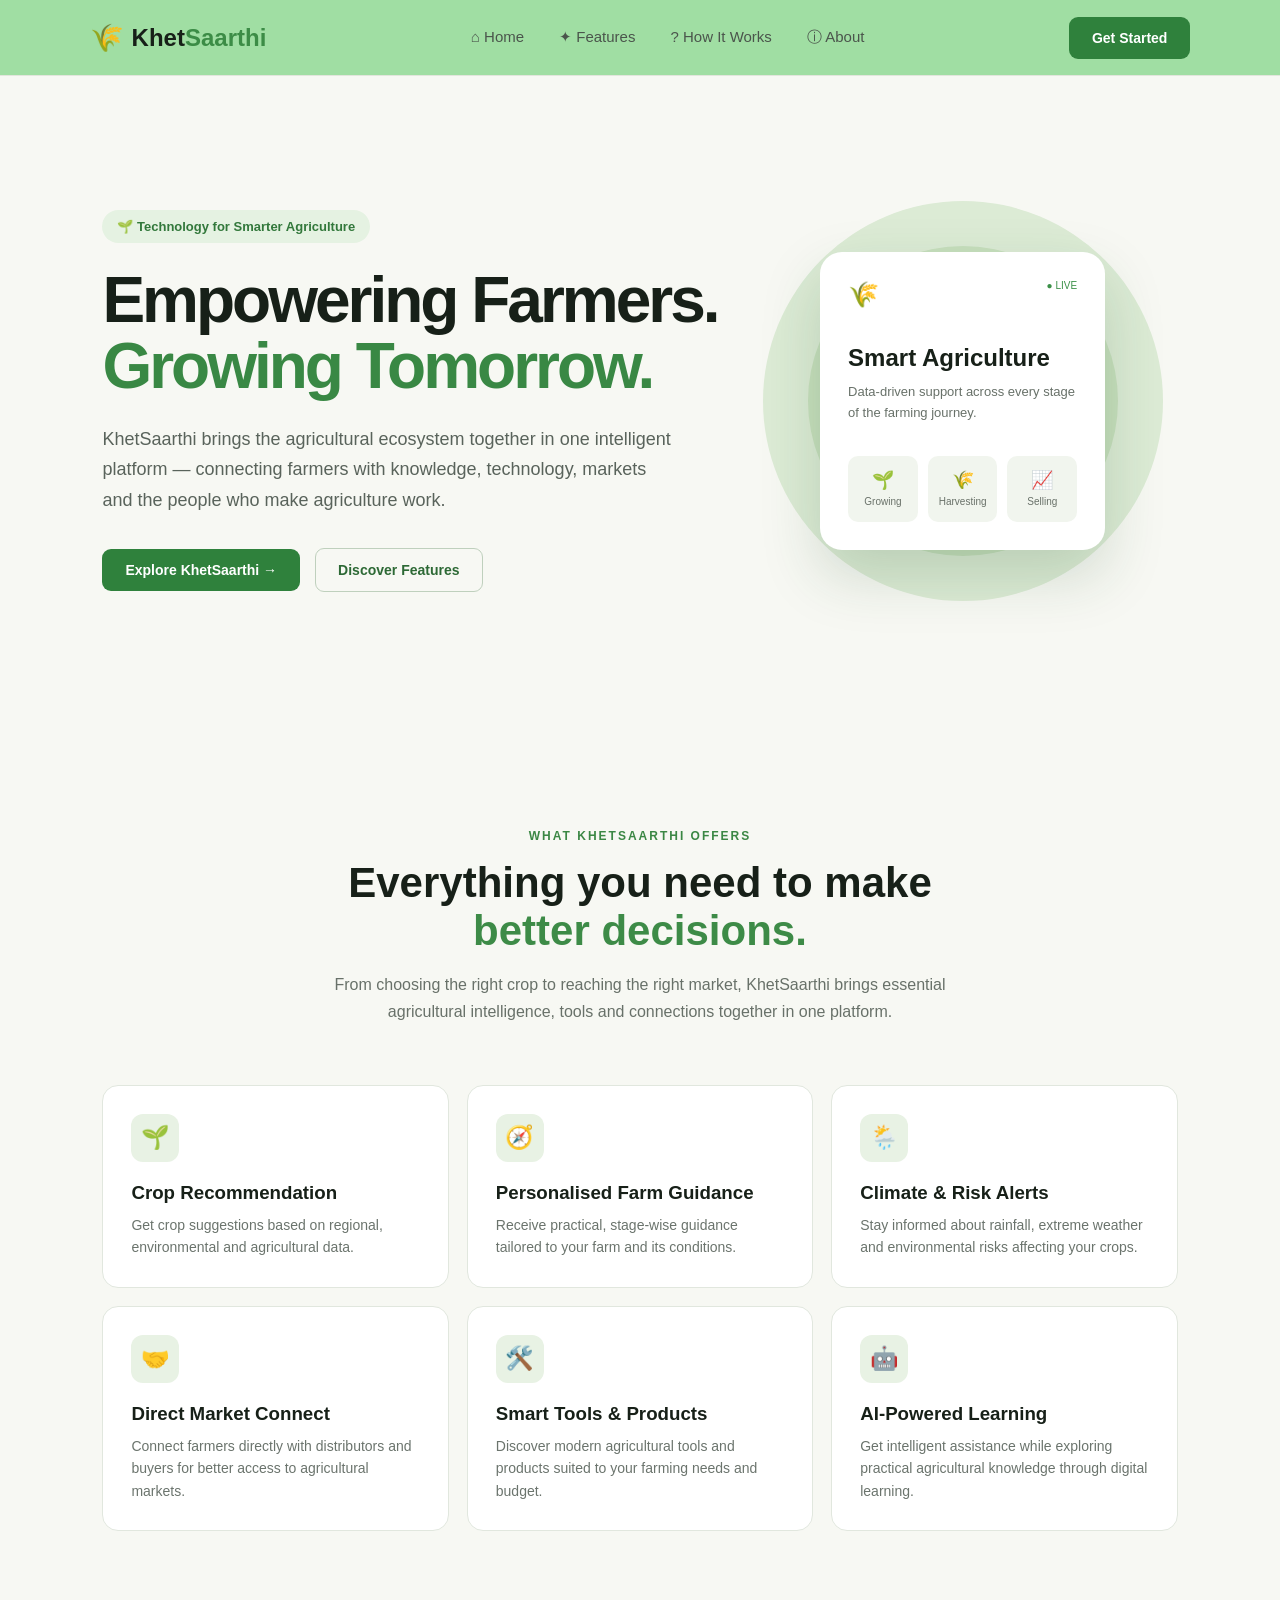
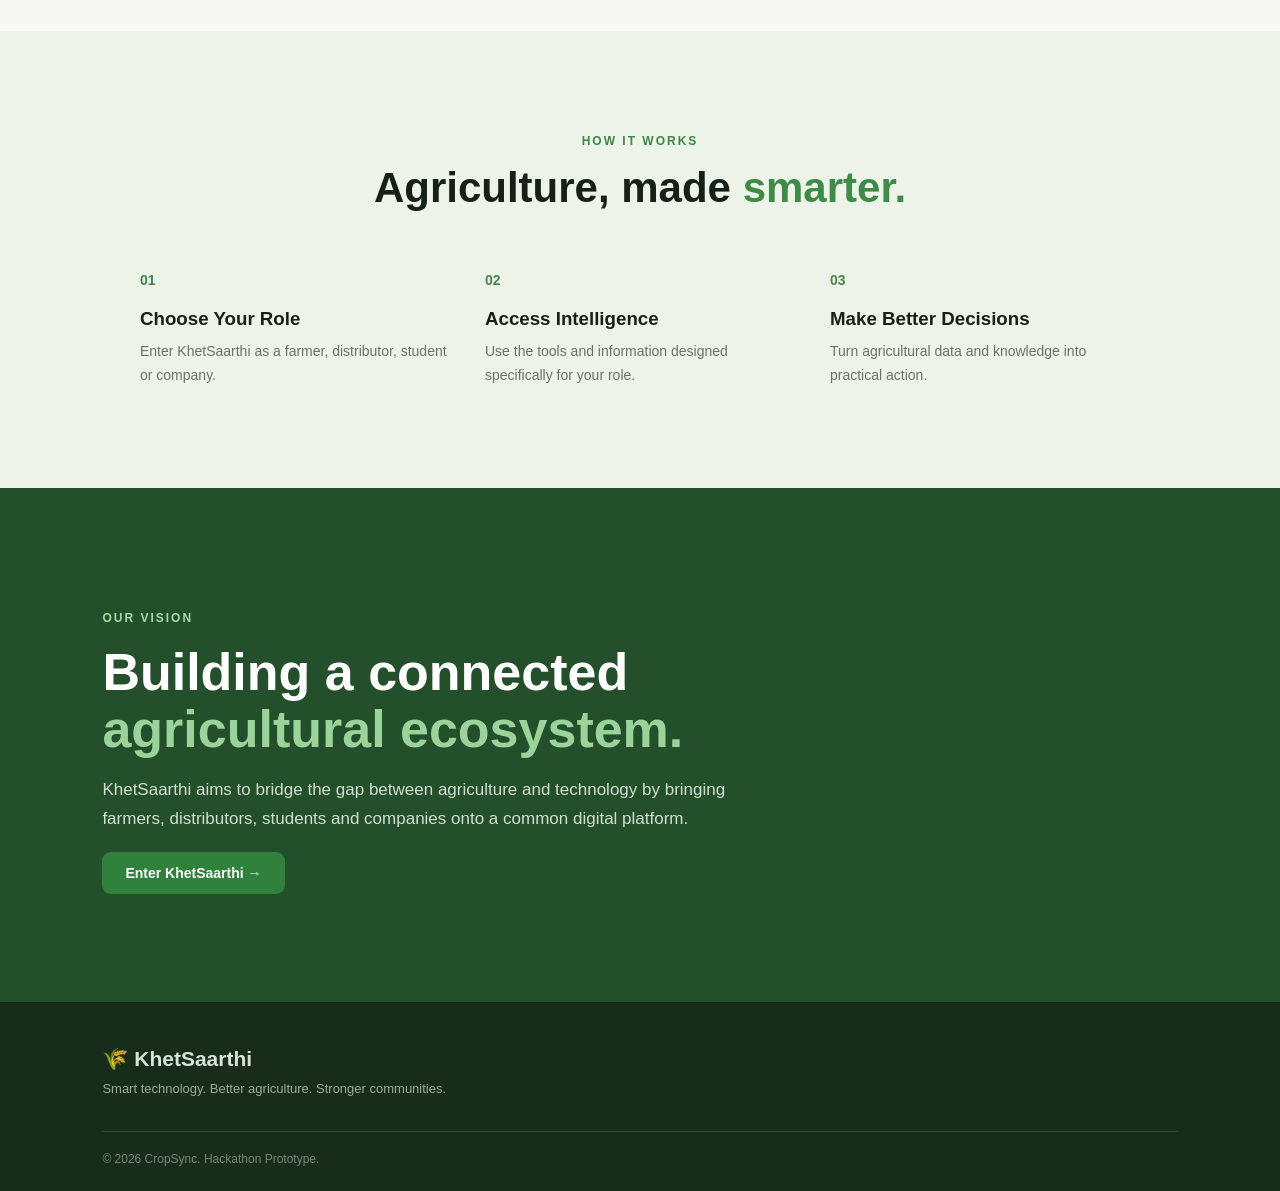
==== commit 2fe0c71e: "Revert "Frontend updates+ Backend and database built"" ====
--- a/frontend/index.html
+++ b/frontend/index.html
@@ -1,125 +1,362 @@
 <!DOCTYPE html>
 <html lang="en">
 <head>
-<meta charset="UTF-8">
-<meta name="viewport" content="width=device-width, initial-scale=1.0">
-<title>KhetSaarthi | AI Farming Ecosystem</title>
-<link rel="stylesheet" href="style.css">
+    <meta charset="UTF-8">
+    <meta name="viewport" content="width=device-width, initial-scale=1.0">
+
+    <title>KhetSaarthi | Smart Farming, Smarter Decisions</title>
+
+    <link rel="stylesheet" href="style.css">
 </head>
+
 <body>
-<header class="navbar">
-  <a href="index.html" class="logo">
-    <span class="logo-icon">🌾</span>
-    <span class="logo-text"><span class="logo-crop">crop</span><span class="logo-sync">sync</span></span>
-  </a>
-  <nav>
-    <a href="#roles">Who we serve</a>
-    <a href="#features">Features</a>
-  </nav>
-</header>
-<section class="hero">
-  <div class="hero-tag">🌱 One connected agricultural ecosystem</div>
-  <h1>One platform.<br><span>An entire agricultural ecosystem.</span></h1>
-  <p>KhetSaarthi brings farmers, distributors, students and companies together with the technology, knowledge and connections they need to farm smarter.</p>
-  <div class="map-card">
-    <p class="map-label">Where the platform focuses first</p>
-    <div class="map-wrap">
-      <svg viewBox="0 0 300 340" class="india-map" aria-label="Stylised map of India with major farming states marked">
-        <path class="india-shape" d="M110 15 L150 10 L175 25 L185 55 L215 60 L235 90 L225 120
-                 L245 140 L240 170 L215 175 L210 205 L195 210 L200 240
-                 L180 260 L185 290 L165 320 L150 300 L140 270 L120 260
-                 L110 230 L90 220 L95 190 L75 175 L70 145 L85 120
-                 L75 95 L90 70 L85 45 Z"/>
-      </svg>
-      <button class="pin" style="left:47%; top:22%;" data-state="Punjab" title="Punjab">📍</button>
-      <button class="pin" style="left:58%; top:33%;" data-state="Uttar Pradesh" title="Uttar Pradesh">📍</button>
-      <button class="pin" style="left:38%; top:55%;" data-state="Gujarat" title="Gujarat">📍</button>
-      <button class="pin" style="left:47%; top:60%;" data-state="Madhya Pradesh" title="Madhya Pradesh">📍</button>
-      <button class="pin" style="left:44%; top:70%;" data-state="Maharashtra" title="Maharashtra">📍</button>
-      <button class="pin" style="left:68%; top:48%;" data-state="West Bengal" title="West Bengal">📍</button>
-      <button class="pin" style="left:52%; top:82%;" data-state="Karnataka" title="Karnataka">📍</button>
-      <button class="pin" style="left:60%; top:78%;" data-state="Andhra Pradesh" title="Andhra Pradesh">📍</button>
-    </div>
-    <p class="map-note">Tap a pin to see its top staple crops · illustrative map, not to scale</p>
-    <div id="mapInfo" class="map-info hidden"></div>
-  </div>
-</section>
-<!-- ===== ROLE CARDS = LOGIN ===== -->
-<section class="section" id="roles">
-  <div class="section-heading">
-    <p class="eyebrow">GET STARTED</p>
-    <h2>Continue as <span>your role</span></h2>
-    <p>Tap a card to open your dashboard.</p>
-  </div>
-  <div class="role-grid">
-    <a href="farmer.html" class="role-card">
-      <div class="role-icon">🌾</div>
-      <h3>Farmer</h3>
-      <p>Crop recommendations, farming plans, weather &amp; risk alerts.</p>
-    </a>
-    <a href="distributor.html" class="role-card">
-      <div class="role-icon">🚚</div>
-      <h3>Distributor</h3>
-      <p>Connect directly with farmers and post produce requirements.</p>
-    </a>
-    <a href="student.html" class="role-card">
-      <div class="role-icon">🎓</div>
-      <h3>Student</h3>
-      <p>Explore crop, soil and cultivation knowledge.</p>
-    </a>
-    <a href="company.html" class="role-card">
-      <div class="role-icon">🏢</div>
-      <h3>Company</h3>
-      <p>Reach farmers with relevant products and solutions.</p>
-    </a>
-  </div>
-</section>
-<!-- ===== FEATURES ===== -->
-<section class="section" id="features">
-  <div class="section-heading">
-    <p class="eyebrow">CORE CAPABILITIES</p>
-    <h2>Everything you need to make <span>better decisions.</span></h2>
-    <p>From understanding your soil to finding the right market, all in one place.</p>
-  </div>
-  <div class="feature-grid">
-    <div class="feature-card">
-      <div class="feature-icon">🌱</div>
-      <h3>Crop Recommendation</h3>
-      <p>Get crop suggestions ranked by suitability, profit and risk for your exact conditions.</p>
-    </div>
-    <div class="feature-card">
-      <div class="feature-icon">📋</div>
-      <h3>AI Farming Plan</h3>
-      <p>A step-by-step plan from land preparation to harvest, in plain language.</p>
-    </div>
-    <div class="feature-card">
-      <div class="feature-icon">🌦️</div>
-      <h3>Climate &amp; Risk Alerts</h3>
-      <p>Know about rainfall, heat and other risks before they cause losses.</p>
-    </div>
-    <div class="feature-card">
-      <div class="feature-icon">📈</div>
-      <h3>Direct Market Connection</h3>
-      <p>Connect farmers directly with distributors — fewer middlemen, better prices.</p>
-    </div>
-    <div class="feature-card">
-      <div class="feature-icon">🛠️</div>
-      <h3>Smart Input Suggestions</h3>
-      <p>Seeds, fertilizer and tools recommended within your budget.</p>
-    </div>
-    <div class="feature-card">
-      <div class="feature-icon">🔌</div>
-      <h3>Field Device Support</h3>
-      <p>Pair a field sensor for more accurate soil and climate readings.</p>
-    </div>
-  </div>
-</section>
-
-<footer>
-  <div class="footer-logo">🌾 KhetSaarthi</div>
-  <p>Smart technology. Better agriculture. Stronger communities.</p>
-</footer>
-
-<script src="script.js"></script>
+
+    <!-- NAVBAR -->
+    <header class="navbar">
+
+        <div class="logo">
+            <span class="logo-icon">🌾</span>
+            <span>Khet<span>Saarthi</span></span>
+        </div>
+
+        <nav>
+
+            <a href="#home">
+                <span class="nav-icon">⌂</span>
+                Home
+            </a>
+
+            <a href="#features">
+                <span class="nav-icon">✦</span>
+                Features
+            </a>
+
+            <a href="#how-it-works">
+                <span class="nav-icon">?</span>
+                How It Works
+            </a>
+
+            <a href="#about">
+                <span class="nav-icon">ⓘ</span>
+                About
+            </a>
+
+        </nav>
+
+        <!-- Takes user to profile selection -->
+        <a href="profile.html" class="nav-btn">
+            Get Started
+        </a>
+
+    </header>
+
+
+    <!-- HERO -->
+    <main>
+
+        <section class="hero" id="home">
+
+            <div class="hero-content">
+
+                <div class="tag">
+                    🌱 Technology for Smarter Agriculture
+                </div>
+
+                <h1>
+                    Empowering Farmers.<br>
+                    <span>Growing Tomorrow.</span>
+                </h1>
+
+                <p>
+                    KhetSaarthi brings the agricultural ecosystem together
+                    in one intelligent platform — connecting farmers with
+                    knowledge, technology, markets and the people who make
+                    agriculture work.
+                </p>
+
+                <div class="hero-buttons">
+
+                    <!-- Detailed KhetSaarthi features page -->
+                    <a href="features.html" class="primary-btn">
+                        Explore KhetSaarthi →
+                    </a>
+
+                    <a href="#features" class="secondary-btn">
+                        Discover Features
+                    </a>
+
+                </div>
+
+            </div>
+
+
+            <div class="hero-visual">
+
+                <div class="circle circle-one"></div>
+                <div class="circle circle-two"></div>
+
+                <div class="farm-card">
+
+                    <div class="farm-top">
+                        <span>🌾</span>
+                        <span class="live">● LIVE</span>
+                    </div>
+
+                    <h3>Smart Agriculture</h3>
+
+                    <p>
+                        Data-driven support across every stage
+                        of the farming journey.
+                    </p>
+
+                    <div class="mini-stats">
+
+                        <div>
+                            <strong>🌱</strong>
+                            <small>Growing</small>
+                        </div>
+
+                        <div>
+                            <strong>🌾</strong>
+                            <small>Harvesting</small>
+                        </div>
+
+                        <div>
+                            <strong>📈</strong>
+                            <small>Selling</small>
+                        </div>
+
+                    </div>
+
+                </div>
+
+            </div>
+
+        </section>
+
+
+        <!-- FEATURES -->
+        <section class="features-section" id="features">
+
+            <div class="section-heading">
+
+                <span>WHAT KHETSAARTHI OFFERS</span>
+
+                <h2>
+                    Everything you need to make
+                    <span>better decisions.</span>
+                </h2>
+
+                <p>
+                    From choosing the right crop to reaching the right market,
+                    KhetSaarthi brings essential agricultural intelligence,
+                    tools and connections together in one platform.
+                </p>
+
+            </div>
+
+
+            <div class="feature-grid">
+
+                <div class="feature-card">
+
+                    <div class="feature-icon">🌱</div>
+
+                    <h3>Crop Recommendation</h3>
+
+                    <p>
+                        Get crop suggestions based on regional,
+                        environmental and agricultural data.
+                    </p>
+
+                </div>
+
+
+                <div class="feature-card">
+
+                    <div class="feature-icon">🧭</div>
+
+                    <h3>Personalised Farm Guidance</h3>
+
+                    <p>
+                        Receive practical, stage-wise guidance
+                        tailored to your farm and its conditions.
+                    </p>
+
+                </div>
+
+
+                <div class="feature-card">
+
+                    <div class="feature-icon">🌦️</div>
+
+                    <h3>Climate & Risk Alerts</h3>
+
+                    <p>
+                        Stay informed about rainfall, extreme weather
+                        and environmental risks affecting your crops.
+                    </p>
+
+                </div>
+
+
+                <div class="feature-card">
+
+                    <div class="feature-icon">🤝</div>
+
+                    <h3>Direct Market Connect</h3>
+
+                    <p>
+                        Connect farmers directly with distributors and
+                        buyers for better access to agricultural markets.
+                    </p>
+
+                </div>
+
+
+                <div class="feature-card">
+
+                    <div class="feature-icon">🛠️</div>
+
+                    <h3>Smart Tools & Products</h3>
+
+                    <p>
+                        Discover modern agricultural tools and products
+                        suited to your farming needs and budget.
+                    </p>
+
+                </div>
+
+
+                <div class="feature-card">
+
+                    <div class="feature-icon">🤖</div>
+
+                    <h3>AI-Powered Learning</h3>
+
+                    <p>
+                        Get intelligent assistance while exploring practical
+                        agricultural knowledge through digital learning.
+                    </p>
+
+                </div>
+
+            </div>
+
+        </section>
+
+
+        <!-- HOW IT WORKS -->
+        <section class="how-section" id="how-it-works">
+
+            <div class="section-heading">
+
+                <span>HOW IT WORKS</span>
+
+                <h2>
+                    Agriculture, made <span>smarter.</span>
+                </h2>
+
+            </div>
+
+
+            <div class="steps">
+
+                <div class="step">
+
+                    <div class="step-number">01</div>
+
+                    <h3>Choose Your Role</h3>
+
+                    <p>
+                        Enter KhetSaarthi as a farmer, distributor,
+                        student or company.
+                    </p>
+
+                </div>
+
+
+                <div class="step">
+
+                    <div class="step-number">02</div>
+
+                    <h3>Access Intelligence</h3>
+
+                    <p>
+                        Use the tools and information designed
+                        specifically for your role.
+                    </p>
+
+                </div>
+
+
+                <div class="step">
+
+                    <div class="step-number">03</div>
+
+                    <h3>Make Better Decisions</h3>
+
+                    <p>
+                        Turn agricultural data and knowledge
+                        into practical action.
+                    </p>
+
+                </div>
+
+            </div>
+
+        </section>
+
+
+        <!-- ABOUT -->
+        <section class="about-section" id="about">
+
+            <div class="about-content">
+
+                <span>OUR VISION</span>
+
+                <h2>
+                    Building a connected
+                    <span>agricultural ecosystem.</span>
+                </h2>
+
+                <p>
+                    KhetSaarthi aims to bridge the gap between
+                    agriculture and technology by bringing farmers,
+                    distributors, students and companies onto
+                    a common digital platform.
+                </p>
+
+                <a href="profile.html" class="primary-btn">
+                    Enter KhetSaarthi →
+                </a>
+
+            </div>
+
+        </section>
+
+    </main>
+
+
+    <!-- FOOTER -->
+    <footer>
+
+        <div class="footer-logo">
+            🌾 KhetSaarthi
+        </div>
+
+        <p>
+            Smart technology. Better agriculture. Stronger communities.
+        </p>
+
+        <div class="footer-bottom">
+            © 2026 CropSync. Hackathon Prototype.
+        </div>
+
+    </footer>
+
+
+    <script src="script.js"></script>
+
 </body>
 </html>
--- a/frontend/style.css
+++ b/frontend/style.css
@@ -1,179 +1,529 @@
-/* ===== KhetSaarthi — shared design system (used by every page) ===== */
-* { box-sizing: border-box; margin: 0; padding: 0; }
-:root {
-  --cream: #FBF9F3;
-  --forest: #2F5233;
-  --forest-dark: #203823;
-  --wheat: #D8A13B;
-  --gold: #C99A2E;
-  --ink: #22301F;
-  --muted: #657169;
-  --card: #FFFFFF;
-  --line: #dfe7dc;
-  --rust: #A65A34;
-  --map-fill: #E4EEDD;
-  --font: system-ui, -apple-system, "Segoe UI", Roboto, "Noto Sans", sans-serif;
-  --script-font: "Segoe Script", "Brush Script MT", cursive;
-}
-html { scroll-behavior: smooth; }
+* {
+    margin: 0;
+    padding: 0;
+    box-sizing: border-box;
+}
+
+html {
+    scroll-behavior: smooth;
+}
+
 body {
-  font-family: var(--font);
-  background: var(--cream);
-  color: var(--ink);
-  line-height: 1.6;
-  font-size: 17px;
-}
-a { text-decoration: none; color: inherit; }
-/* ---------- Navbar (every page) ---------- */
+    font-family: Arial, Helvetica, sans-serif;
+    background: #f7f8f3;
+    color: #172018;
+}
+
+
+/* ================= NAVBAR ================= */
+
 .navbar {
-  height: 74px;
-  padding: 0 6%;
-  display: flex;
-  align-items: center;
-  justify-content: space-between;
-  background: var(--forest);
-  position: sticky;
-  top: 0;
-  z-index: 100;
-}
-.logo { display: flex; align-items: center; gap: 8px; }
-.logo-icon { font-size: 24px; }
-.logo-text { font-family: var(--script-font); font-size: 24px; }
-.logo-crop { color: var(--wheat); font-weight: 700; }
-.logo-sync { color: var(--cream); font-weight: 700; }
-.navbar nav { display: flex; gap: 28px; }
-.navbar nav a { font-size: 15px; color: #cfe0d0; }
-.navbar nav a:hover { color: var(--wheat); }
-.nav-button {
-  background: var(--wheat);
-  color: var(--ink);
-  padding: 10px 20px;
-  border-radius: 9px;
-  font-weight: 700;
-  font-size: 15px;
-  border: none;
-  cursor: pointer;
-  font-family: var(--font);
-}
-.nav-button:hover { background: var(--gold); }
-/* ---------- Hero ---------- */
-.hero { max-width: 1000px; margin: auto; padding: 90px 24px 70px; text-align: center; }
-.hero-tag {
-  display: inline-block; background: #e5f2e2; color: #267a3b;
-  padding: 8px 16px; border-radius: 30px; font-size: 14px; font-weight: 600; margin-bottom: 24px;
-}
-.hero h1 { font-size: clamp(38px, 6vw, 62px); line-height: 1.1; margin-bottom: 20px; color: var(--forest-dark); }
-.hero h1 span { color: var(--wheat); }
-.hero p { max-width: 640px; margin: 0 auto 28px; color: var(--muted); font-size: 18px; }
-/* ---------- India map ---------- */
-.map-card {
-  max-width: 320px; margin: 0 auto 40px; background: var(--card);
-  border: 2px solid var(--line); border-radius: 16px; padding: 18px;
-  box-shadow: 0 6px 16px rgba(47,82,51,0.08);
-}
-.map-label { font-weight: 700; color: var(--forest-dark); text-align: center; margin-bottom: 10px; font-size: 15px; }
-.map-wrap { position: relative; max-width: 240px; margin: 0 auto; }
-.india-map { width: 100%; display: block; filter: drop-shadow(0 4px 8px rgba(47,82,51,0.15)); }
-.india-shape { fill: var(--map-fill); stroke: var(--forest); stroke-width: 2; }
-.pin {
-  position: absolute; transform: translate(-50%, -100%);
-  background: none; border: none; font-size: 20px; cursor: pointer; line-height: 1;
-  filter: drop-shadow(0 2px 3px rgba(0,0,0,0.3));
-}
-.pin:hover { transform: translate(-50%, -100%) scale(1.3); }
-.map-note { text-align: center; font-size: 12px; color: #7c8579; margin-top: 10px; }
-.map-info { margin-top: 10px; background: var(--map-fill); border-left: 4px solid var(--wheat); border-radius: 8px; padding: 10px 12px; font-size: 14px; }
-.hidden { display: none; }
-/* ---------- Generic section ---------- */
-.section { max-width: 1200px; margin: auto; padding: 80px 32px; }
-.section-heading { max-width: 680px; margin: 0 auto 45px; text-align: center; }
-.eyebrow { color: var(--wheat); font-size: 13px; font-weight: 700; letter-spacing: 1.5px; margin-bottom: 10px; }
-.section-heading h2 { font-size: clamp(30px, 4vw, 44px); line-height: 1.15; margin-bottom: 16px; color: var(--forest-dark); }
-.section-heading h2 span { color: var(--wheat); }
-.section-heading p { color: var(--muted); font-size: 16px; }
-/* ---------- Role / stakeholder cards (these ARE the login) ---------- */
-.role-grid { display: grid; grid-template-columns: repeat(4, 1fr); gap: 18px; }
-.role-card {
-  background: var(--card); border: 2px solid var(--line); border-radius: 16px;
-  padding: 28px 22px; text-align: left; cursor: pointer; font-family: var(--font);
-  transition: 0.2s;
-}
-.role-card:hover { transform: translateY(-4px); border-color: var(--wheat); box-shadow: 0 14px 30px rgba(40,80,50,0.1); }
-.role-icon {
-  width: 52px; height: 52px; display: flex; align-items: center; justify-content: center;
-  background: #e9f3e5; border-radius: 12px; font-size: 24px; margin-bottom: 20px;
-}
-.role-card h3 { font-size: 21px; margin-bottom: 8px; color: var(--forest-dark); }
-.role-card p { color: var(--muted); font-size: 14px; }
-/* ---------- Feature grid ---------- */
-.feature-grid { display: grid; grid-template-columns: repeat(3, 1fr); gap: 18px; }
-.feature-card { background: var(--card); border: 2px solid var(--line); border-radius: 16px; padding: 28px; }
+    height: 76px;
+    padding: 0 7%;
+    display: flex;
+    align-items: center;
+    justify-content: space-between;
+
+    background: rgba(155, 221, 159, 0.95);
+    border-bottom: 1px solid #e2e6dc;
+
+    position: sticky;
+    top: 0;
+    z-index: 100;
+}
+
+.logo {
+    display: flex;
+    align-items: center;
+    gap: 8px;
+
+    font-size: 24px;
+    font-weight: 700;
+}
+
+.logo span:last-child span {
+    color: #3c8c46;
+}
+
+.logo-icon {
+    font-size: 27px;
+}
+
+nav {
+    display: flex;
+    gap: 35px;
+}
+
+nav a {
+    text-decoration: none;
+    color: #4b554c;
+    font-size: 15px;
+}
+
+nav a:hover {
+    color: #31833d;
+}
+
+.nav-btn,
+.primary-btn {
+    border: none;
+    background: #2f813c;
+    color: white;
+
+    padding: 13px 23px;
+    border-radius: 9px;
+
+    font-size: 14px;
+    font-weight: 600;
+
+    cursor: pointer;
+
+    transition: 0.2s;
+
+    text-decoration: none;
+}
+
+.nav-btn:hover,
+.primary-btn:hover {
+    background: #246a30;
+    transform: translateY(-2px);
+}
+
+
+/* ================= HERO ================= */
+
+.hero {
+    min-height: 650px;
+
+    padding: 80px 8%;
+
+    display: flex;
+    align-items: center;
+    justify-content: space-between;
+
+    overflow: hidden;
+}
+
+.hero-content {
+    max-width: 620px;
+}
+
+.tag {
+    display: inline-block;
+
+    padding: 9px 15px;
+
+    border-radius: 30px;
+
+    background: #e5f2e2;
+    color: #32783b;
+
+    font-size: 13px;
+    font-weight: 600;
+
+    margin-bottom: 25px;
+}
+
+.hero h1 {
+    font-size: clamp(48px, 5vw, 76px);
+    line-height: 1.02;
+
+    letter-spacing: -3px;
+
+    margin-bottom: 25px;
+}
+
+.hero h1 span {
+    color: #398844;
+}
+
+.hero p {
+    color: #59635b;
+    font-size: 18px;
+    line-height: 1.7;
+
+    max-width: 570px;
+
+    margin-bottom: 32px;
+}
+
+.hero-buttons {
+    display: flex;
+    align-items: center;
+    gap: 15px;
+}
+
+.secondary-btn {
+    text-decoration: none;
+
+    color: #2d6935;
+
+    padding: 13px 22px;
+
+    border: 1px solid #bfd0bd;
+    border-radius: 9px;
+
+    font-size: 14px;
+    font-weight: 600;
+}
+
+
+/* ================= HERO VISUAL ================= */
+
+.hero-visual {
+    width: 430px;
+    height: 430px;
+
+    position: relative;
+
+    display: flex;
+    justify-content: center;
+    align-items: center;
+}
+
+.circle {
+    position: absolute;
+    border-radius: 50%;
+}
+
+.circle-one {
+    width: 400px;
+    height: 400px;
+
+    background: #dcebd5;
+}
+
+.circle-two {
+    width: 310px;
+    height: 310px;
+
+    background: #c7dfbd;
+}
+
+.farm-card {
+    position: relative;
+    z-index: 2;
+
+    width: 285px;
+
+    padding: 28px;
+
+    border-radius: 22px;
+
+    background: white;
+
+    box-shadow: 0 25px 60px rgba(35, 75, 39, 0.18);
+}
+
+.farm-top {
+    display: flex;
+    justify-content: space-between;
+
+    font-size: 25px;
+
+    margin-bottom: 35px;
+}
+
+.live {
+    font-size: 10px;
+    color: #3b9048;
+}
+
+.farm-card h3 {
+    font-size: 24px;
+    margin-bottom: 10px;
+}
+
+.farm-card p {
+    font-size: 13px;
+    line-height: 1.6;
+
+    color: #687169;
+}
+
+.mini-stats {
+    display: flex;
+    gap: 10px;
+
+    margin-top: 25px;
+}
+
+.mini-stats div {
+    flex: 1;
+
+    padding: 13px 5px;
+
+    text-align: center;
+
+    background: #f1f5ee;
+    border-radius: 10px;
+}
+
+.mini-stats strong {
+    display: block;
+    font-size: 18px;
+}
+
+.mini-stats small {
+    color: #697169;
+    font-size: 10px;
+}
+
+
+/* ================= SECTIONS ================= */
+
+.features-section,
+.how-section {
+    padding: 100px 8%;
+}
+
+.section-heading {
+    max-width: 680px;
+    margin: auto;
+    text-align: center;
+}
+
+.section-heading > span,
+.about-content > span {
+    color: #3b8744;
+
+    font-size: 12px;
+    font-weight: 700;
+
+    letter-spacing: 2px;
+}
+
+.section-heading h2 {
+    font-size: 42px;
+    line-height: 1.15;
+
+    margin: 15px 0;
+}
+
+.section-heading h2 span,
+.about-content h2 span {
+    color: #3d8b47;
+}
+
+.section-heading p {
+    color: #687169;
+    line-height: 1.7;
+}
+
+
+/* ================= FEATURE CARDS ================= */
+
+.feature-grid {
+    max-width: 1100px;
+
+    margin: 60px auto 0;
+
+    display: grid;
+    grid-template-columns: repeat(3, 1fr);
+
+    gap: 18px;
+}
+
+.feature-card {
+    background: white;
+
+    padding: 28px;
+
+    border: 1px solid #e1e7de;
+    border-radius: 16px;
+
+    transition: 0.2s;
+}
+
+.feature-card:hover {
+    transform: translateY(-5px);
+
+    box-shadow: 0 15px 35px rgba(39, 75, 43, 0.08);
+}
+
 .feature-icon {
-  width: 48px; height: 48px; display: flex; align-items: center; justify-content: center;
-  background: #e9f3e5; border-radius: 11px; font-size: 22px; margin-bottom: 18px;
-}
-.feature-card h3 { font-size: 18px; margin-bottom: 8px; color: var(--forest-dark); }
-.feature-card p { color: var(--muted); font-size: 14.5px; }
-/* ---------- Footer ---------- */
-footer { background: var(--forest-dark); color: #c9d6cd; padding: 40px 6% 22px; text-align: center; }
-.footer-logo { font-size: 22px; font-weight: 700; color: white; margin-bottom: 6px; }
-footer p { color: #a8b8ad; font-size: 13.5px; }
-/* ---------- Dashboard shell (farmer/distributor/student/company pages) ---------- */
-.dash-wrap { max-width: 560px; margin: 0 auto; padding: 30px 20px 70px; }
-.back-link { display: inline-block; margin-bottom: 18px; color: var(--forest); font-weight: 600; }
-.dash-wrap h2 { font-size: 26px; color: var(--forest-dark); margin-bottom: 8px; }
-.screen-sub { color: var(--muted); font-size: 15.5px; margin-bottom: 20px; }
-.field-label { display: block; font-size: 15.5px; font-weight: 600; margin: 16px 0 6px; }
-.field-input {
-  width: 100%; min-height: 50px; font-size: 16px; font-family: var(--font);
-  padding: 12px 14px; border: 2px solid var(--line); border-radius: 10px; background: var(--card);
-}
-.field-input:focus { outline: none; border-color: var(--forest); }
-.action-btn {
-  width: 100%; min-height: 56px; margin-top: 22px; background: var(--forest); color: var(--cream);
-  font-size: 18px; font-weight: 700; font-family: var(--font); border: none; border-radius: 12px; cursor: pointer;
-}
-.action-btn:disabled { background: #AEB8AA; cursor: not-allowed; }
-.action-btn.secondary { background: var(--wheat); color: var(--ink); }
-.or-divider { text-align: center; color: #7c8579; margin: 12px 0; font-size: 13.5px; }
-.status-text { margin-top: 10px; font-size: 14.5px; color: var(--forest-dark); }
-.loading-wrap { text-align: center; padding-top: 60px; }
-.spinner {
-  width: 44px; height: 44px; margin: 0 auto 18px; border: 5px solid var(--line);
-  border-top-color: var(--forest); border-radius: 50%; animation: spin 0.9s linear infinite;
-}
-@keyframes spin { to { transform: rotate(360deg); } }
-.crop-card { background: var(--card); border: 2px solid var(--line); border-radius: 14px; padding: 16px 18px; margin-bottom: 12px; }
-.crop-card.top-pick { border-color: var(--wheat); box-shadow: 0 6px 16px rgba(216,161,59,0.18); }
-.crop-card-head { display: flex; justify-content: space-between; align-items: center; }
-.crop-card-name { font-size: 19px; font-weight: 700; color: var(--forest-dark); }
-.stars { color: var(--gold); font-size: 17px; letter-spacing: 2px; }
-.crop-tag { font-size: 12.5px; font-weight: 700; color: var(--forest); background: var(--map-fill); padding: 3px 10px; border-radius: 20px; display: inline-block; margin-top: 6px; }
-.crop-card-meta { font-size: 14px; color: var(--muted); margin-top: 8px; }
-
-.link-btn { background: none; border: none; color: var(--rust); font-weight: 700; font-size: 15px; cursor: pointer; padding: 6px 0; font-family: var(--font); }
-.why-detail { margin-top: 10px; background: #FBEFE9; border-left: 4px solid var(--rust); border-radius: 8px; padding: 14px; font-size: 14.5px; line-height: 1.6; }
-
-.result-box {
-  margin-top: 16px; background: var(--card); border: 2px solid var(--line); border-left: 6px solid var(--wheat);
-  border-radius: 10px; padding: 16px; font-size: 15.5px; line-height: 1.6; white-space: pre-wrap;
-}
-
-.hardware-card { margin-top: 30px; background: var(--forest); color: var(--cream); border-radius: 16px; padding: 20px; }
-.hardware-card h3 { color: var(--cream); margin-bottom: 8px; font-size: 19px; }
-.hardware-card p { color: #cfe0d0; }
-
-.error-text { color: var(--rust); font-weight: 600; }
-
-/* ---------- Responsive ---------- */
-@media (max-width: 900px) {
-  .navbar nav { display: none; }
-  .role-grid, .feature-grid { grid-template-columns: repeat(2, 1fr); }
-}
-@media (max-width: 600px) {
-  .role-grid, .feature-grid { grid-template-columns: 1fr; }
-  .section { padding: 55px 20px; }
-}
-
-button:focus-visible, input:focus-visible, select:focus-visible { outline: 3px solid var(--wheat); outline-offset: 2px; }
-@media (prefers-reduced-motion: reduce) { * { transition: none !important; animation: none !important; } }+    width: 48px;
+    height: 48px;
+
+    display: flex;
+    align-items: center;
+    justify-content: center;
+
+    background: #e8f2e4;
+
+    border-radius: 12px;
+
+    font-size: 23px;
+
+    margin-bottom: 20px;
+}
+
+.feature-card h3 {
+    margin-bottom: 10px;
+}
+
+.feature-card p {
+    color: #6b746d;
+
+    font-size: 14px;
+    line-height: 1.6;
+}
+
+
+/* ================= HOW IT WORKS ================= */
+
+.how-section {
+    background: #edf3e9;
+}
+
+.steps {
+    max-width: 1000px;
+
+    margin: 60px auto 0;
+
+    display: grid;
+    grid-template-columns: repeat(3, 1fr);
+
+    gap: 35px;
+}
+
+.step-number {
+    color: #43864b;
+
+    font-size: 14px;
+    font-weight: 700;
+
+    margin-bottom: 20px;
+}
+
+.step h3 {
+    margin-bottom: 10px;
+}
+
+.step p {
+    color: #697269;
+
+    font-size: 14px;
+    line-height: 1.7;
+}
+
+
+/* ================= ABOUT ================= */
+
+.about-section {
+    padding: 120px 8%;
+
+    background: #244f2b;
+    color: white;
+}
+
+.about-content {
+    max-width: 750px;
+}
+
+.about-content > span {
+    color: #a9d8a9;
+}
+
+.about-content h2 {
+    font-size: 52px;
+    line-height: 1.1;
+
+    margin: 18px 0;
+}
+
+.about-content h2 span {
+    color: #9bd39b;
+}
+
+.about-content p {
+    color: #d2dfd3;
+
+    font-size: 17px;
+    line-height: 1.7;
+
+    max-width: 650px;
+
+    margin-bottom: 30px;
+}
+
+
+/* ================= FOOTER ================= */
+
+footer {
+    padding: 45px 8% 25px;
+
+    background: #172d1a;
+
+    color: #d8e2d8;
+}
+
+.footer-logo {
+    font-size: 21px;
+    font-weight: 700;
+}
+
+footer p {
+    margin-top: 10px;
+
+    color: #9ca99e;
+
+    font-size: 13px;
+}
+
+.footer-bottom {
+    margin-top: 35px;
+
+    padding-top: 20px;
+
+    border-top: 1px solid #304532;
+
+    color: #788479;
+
+    font-size: 12px;
+}
+
+
+/* ================= MOBILE ================= */
+
+@media (max-width: 850px) {
+
+    nav {
+        display: none;
+    }
+
+    .hero {
+        flex-direction: column;
+
+        text-align: center;
+
+        padding-top: 60px;
+    }
+
+    .hero p {
+        margin-left: auto;
+        margin-right: auto;
+    }
+
+    .hero-buttons {
+        justify-content: center;
+    }
+
+    .hero-visual {
+        margin-top: 60px;
+
+        transform: scale(0.85);
+    }
+
+    .feature-grid {
+        grid-template-columns: 1fr;
+    }
+
+    .steps {
+        grid-template-columns: 1fr;
+    }
+
+    .about-content h2 {
+        font-size: 40px;
+    }
+}
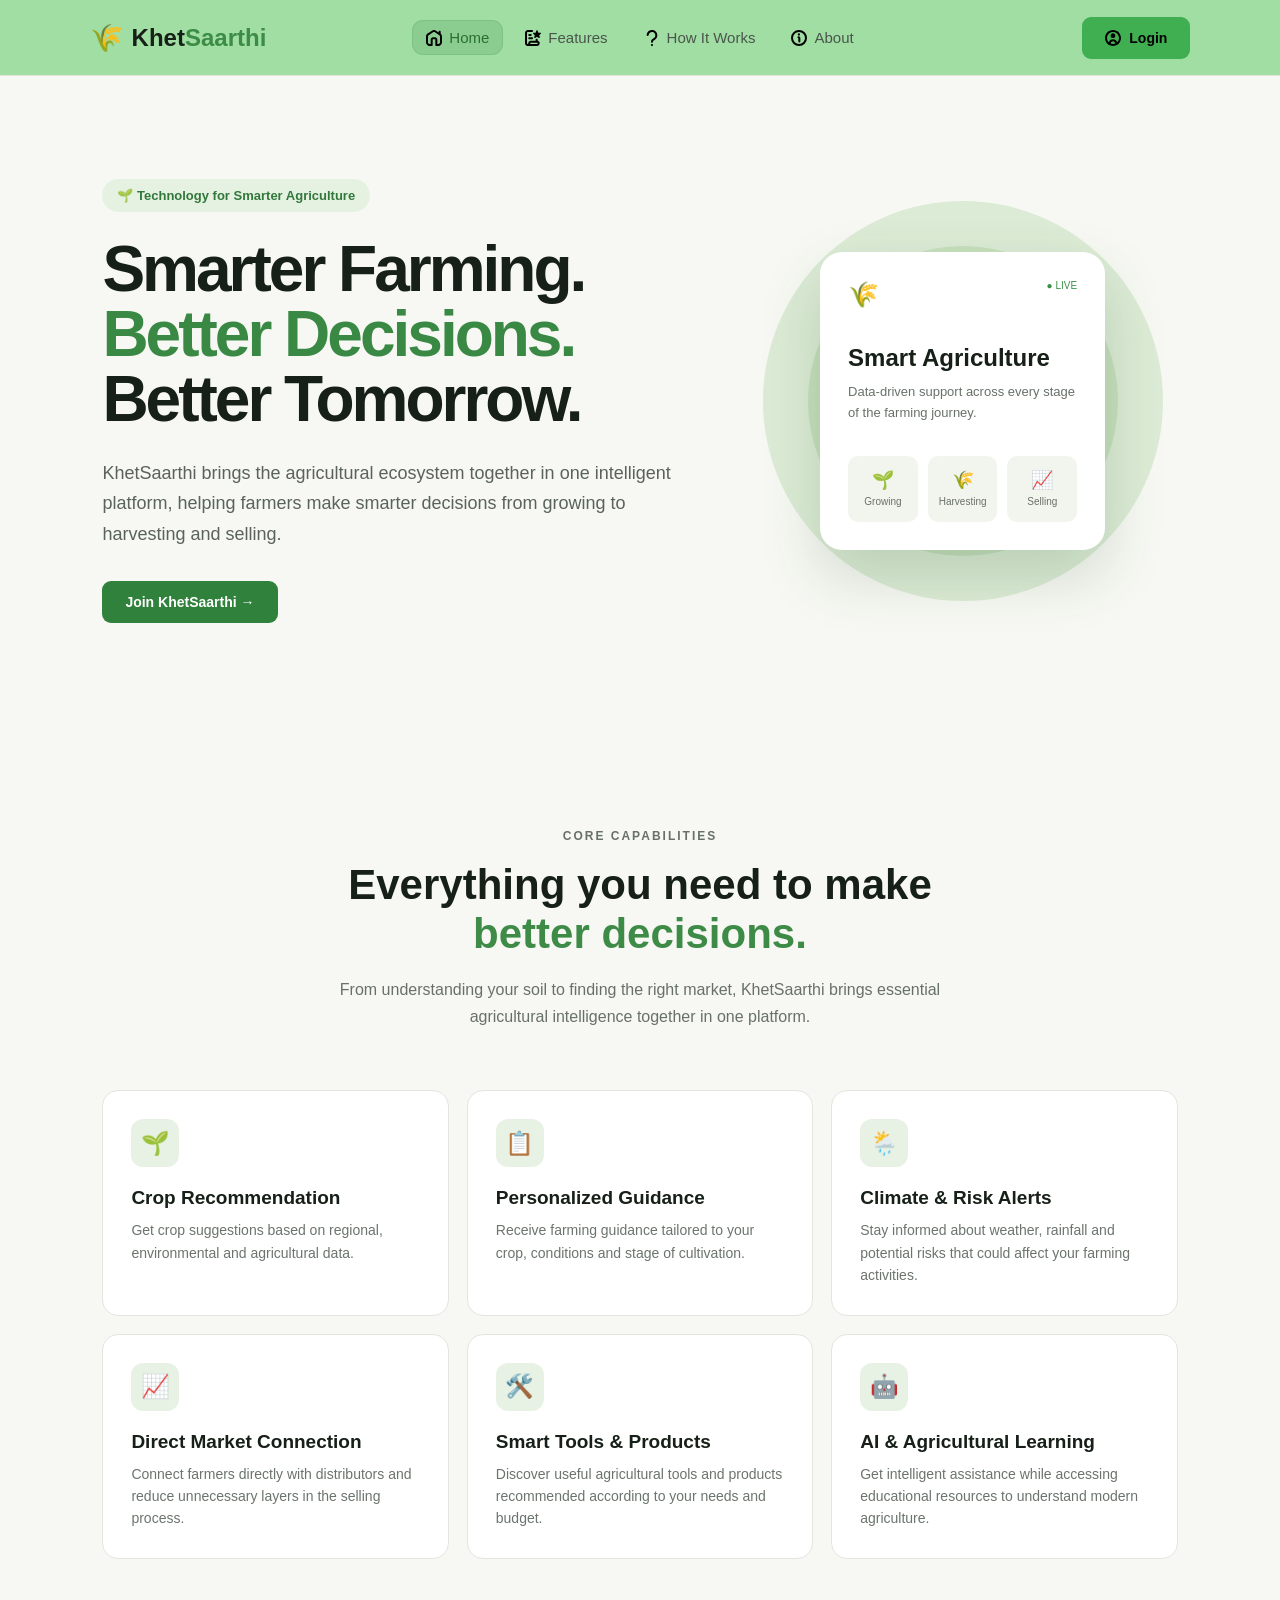
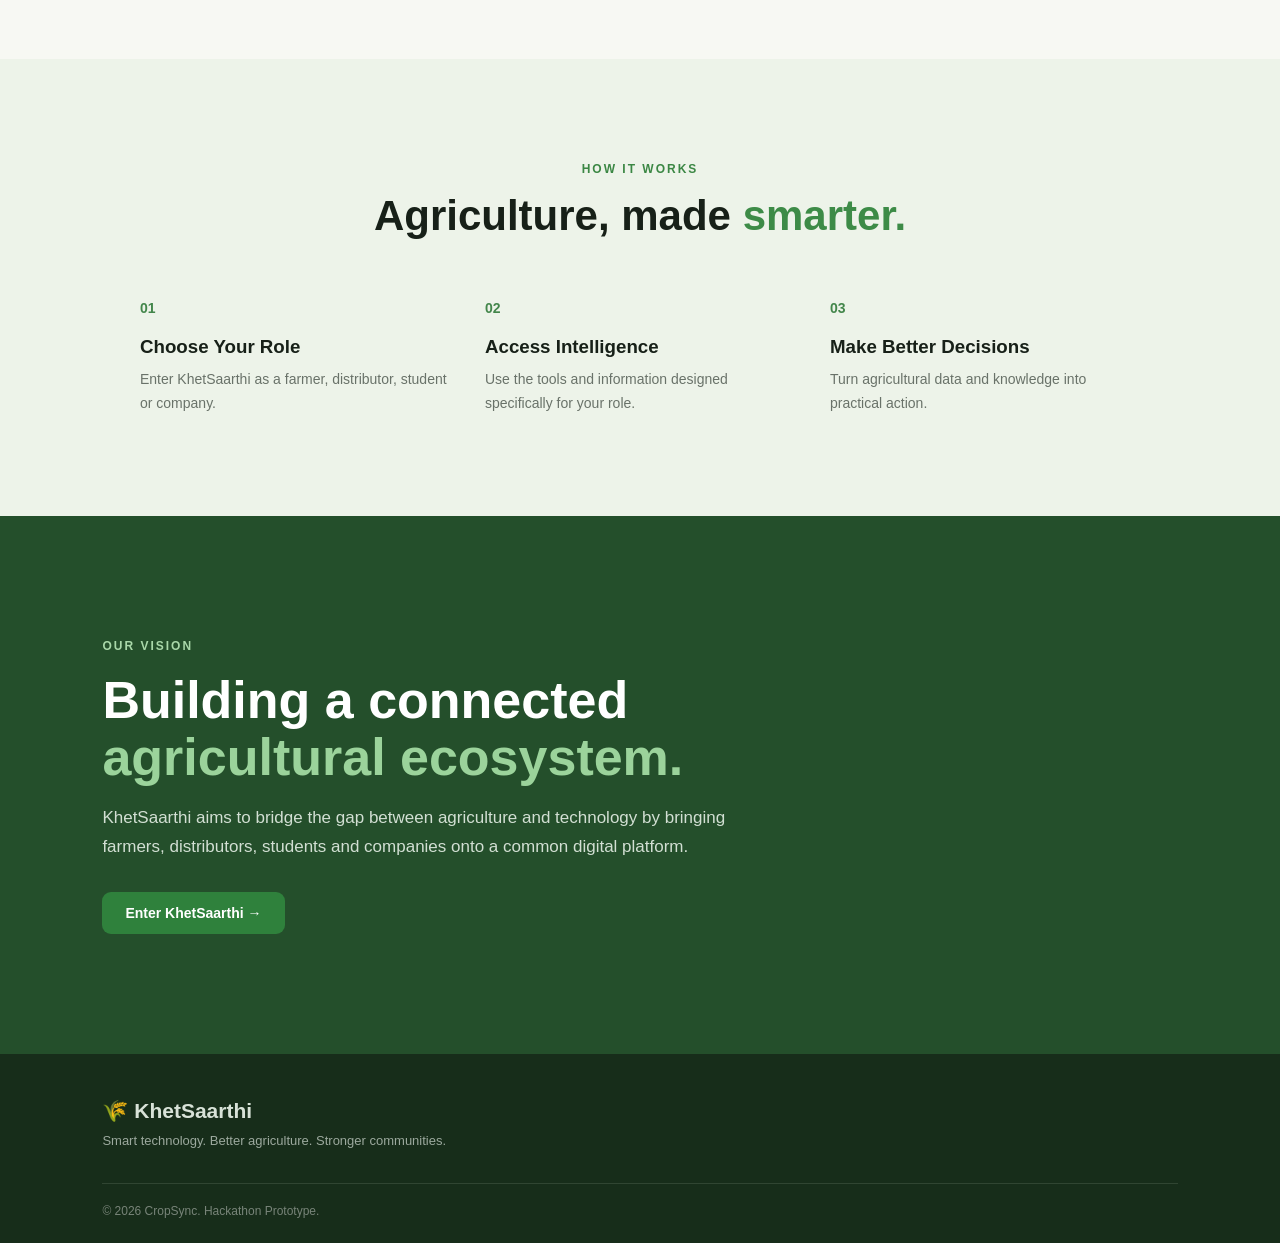
==== commit 33d0d4ac: "Update farmer dashboard and onboarding flow" ====
--- a/frontend/index.html
+++ b/frontend/index.html
@@ -1,5 +1,6 @@
 <!DOCTYPE html>
 <html lang="en">
+
 <head>
     <meta charset="UTF-8">
     <meta name="viewport" content="width=device-width, initial-scale=1.0">
@@ -11,48 +12,85 @@
 
 <body>
 
-    <!-- NAVBAR -->
+    <!-- ================= NAVBAR ================= -->
+
     <header class="navbar">
 
         <div class="logo">
+
             <span class="logo-icon">🌾</span>
-            <span>Khet<span>Saarthi</span></span>
+
+            <span>
+                Khet<span>Saarthi</span>
+            </span>
+
         </div>
 
-        <nav>
-
-            <a href="#home">
-                <span class="nav-icon">⌂</span>
-                Home
+
+        <nav class="main-nav">
+
+            <!-- Sliding active indicator -->
+            <span class="nav-indicator"></span>
+
+
+            <a href="#home" class="nav-link active">
+
+                <img src="assests/icons/home.svg" alt="home icon">
+
+                <span>Home</span>
+
             </a>
 
-            <a href="#features">
-                <span class="nav-icon">✦</span>
-                Features
+
+            <a href="#features" class="nav-link">
+
+                <img src="assests/icons/features.svg" alt="features icon">
+
+                <span>Features</span>
+
             </a>
 
-            <a href="#how-it-works">
-                <span class="nav-icon">?</span>
-                How It Works
+
+            <a href="#how-it-works" class="nav-link">
+
+                <img src="assests/icons/question.svg" alt="question icon">
+
+                <span>How It Works</span>
+
             </a>
 
-            <a href="#about">
-                <span class="nav-icon">ⓘ</span>
-                About
+
+            <a href="#about" class="nav-link">
+
+                <img src="assests/icons/info.svg" alt="info icon">
+
+                <span>About</span>
+
             </a>
 
         </nav>
 
-        <!-- Takes user to profile selection -->
-        <a href="profile.html" class="nav-btn">
-            Get Started
+
+        <!-- Login -->
+
+        <a href="dashboard.html" class="nav-btn">
+
+            <img src="assests/icons/user.svg" alt="user icon">
+
+            <span>Login</span>
+
         </a>
 
     </header>
 
 
-    <!-- HERO -->
+
+    <!-- ================= MAIN CONTENT ================= -->
+
     <main>
+
+
+        <!-- ================= HERO ================= -->
 
         <section class="hero" id="home">
 
@@ -62,68 +100,100 @@
                     🌱 Technology for Smarter Agriculture
                 </div>
 
+
                 <h1>
-                    Empowering Farmers.<br>
-                    <span>Growing Tomorrow.</span>
+                    Smarter Farming.<br>
+                    <span>Better Decisions.</span><br>
+                    Better Tomorrow.
                 </h1>
+
 
                 <p>
                     KhetSaarthi brings the agricultural ecosystem together
-                    in one intelligent platform — connecting farmers with
-                    knowledge, technology, markets and the people who make
-                    agriculture work.
+                    in one intelligent platform, helping farmers make
+                    smarter decisions from growing to harvesting and selling.
                 </p>
 
+
                 <div class="hero-buttons">
 
-                    <!-- Detailed KhetSaarthi features page -->
-                    <a href="features.html" class="primary-btn">
-                        Explore KhetSaarthi →
+                    <!-- Main entry point -->
+
+                    <a href="dashboard.html" class="primary-btn">
+                        Join KhetSaarthi →
                     </a>
 
-                    <a href="#features" class="secondary-btn">
-                        Discover Features
-                    </a>
-
-                </div>
-
-            </div>
-
+                </div>
+
+            </div>
+
+
+
+            <!-- HERO VISUAL -->
 
             <div class="hero-visual">
 
                 <div class="circle circle-one"></div>
+
                 <div class="circle circle-two"></div>
 
+
                 <div class="farm-card">
 
                     <div class="farm-top">
+
                         <span>🌾</span>
-                        <span class="live">● LIVE</span>
-                    </div>
-
-                    <h3>Smart Agriculture</h3>
+
+                        <span class="live">
+                            ● LIVE
+                        </span>
+
+                    </div>
+
+
+                    <h3>
+                        Smart Agriculture
+                    </h3>
+
 
                     <p>
                         Data-driven support across every stage
                         of the farming journey.
                     </p>
 
+
                     <div class="mini-stats">
 
                         <div>
+
                             <strong>🌱</strong>
-                            <small>Growing</small>
+
+                            <small>
+                                Growing
+                            </small>
+
                         </div>
 
+
                         <div>
+
                             <strong>🌾</strong>
-                            <small>Harvesting</small>
+
+                            <small>
+                                Harvesting
+                            </small>
+
                         </div>
 
+
                         <div>
+
                             <strong>📈</strong>
-                            <small>Selling</small>
+
+                            <small>
+                                Selling
+                            </small>
+
                         </div>
 
                     </div>
@@ -135,108 +205,169 @@
         </section>
 
 
-        <!-- FEATURES -->
-        <section class="features-section" id="features">
-
-            <div class="section-heading">
-
-                <span>WHAT KHETSAARTHI OFFERS</span>
+
+        <!-- ================= FEATURES ================= -->
+
+        <section class="section features-section" id="features">
+
+            <div class="section-heading center">
+
+                <p class="eyebrow">
+                    CORE CAPABILITIES
+                </p>
+
 
                 <h2>
-                    Everything you need to make
+                    Everything you need to make<br>
                     <span>better decisions.</span>
                 </h2>
 
+
                 <p>
-                    From choosing the right crop to reaching the right market,
-                    KhetSaarthi brings essential agricultural intelligence,
-                    tools and connections together in one platform.
+                    From understanding your soil to finding the right market,
+                    KhetSaarthi brings essential agricultural intelligence
+                    together in one platform.
                 </p>
 
             </div>
 
 
+
             <div class="feature-grid">
 
+
+                <!-- FEATURE 1 -->
+
                 <div class="feature-card">
 
-                    <div class="feature-icon">🌱</div>
-
-                    <h3>Crop Recommendation</h3>
-
-                    <p>
-                        Get crop suggestions based on regional,
-                        environmental and agricultural data.
-                    </p>
-
-                </div>
-
+                    <div class="feature-icon">
+                        🌱
+                    </div>
+
+
+                    <h3>
+                        Crop Recommendation
+                    </h3>
+
+
+                    <p>
+                        Get crop suggestions based on regional, environmental
+                        and agricultural data.
+                    </p>
+
+                </div>
+
+
+
+                <!-- FEATURE 2 -->
 
                 <div class="feature-card">
 
-                    <div class="feature-icon">🧭</div>
-
-                    <h3>Personalised Farm Guidance</h3>
-
-                    <p>
-                        Receive practical, stage-wise guidance
-                        tailored to your farm and its conditions.
-                    </p>
-
-                </div>
-
+                    <div class="feature-icon">
+                        📋
+                    </div>
+
+
+                    <h3>
+                        Personalized Guidance
+                    </h3>
+
+
+                    <p>
+                        Receive farming guidance tailored to your crop,
+                        conditions and stage of cultivation.
+                    </p>
+
+                </div>
+
+
+
+                <!-- FEATURE 3 -->
 
                 <div class="feature-card">
 
-                    <div class="feature-icon">🌦️</div>
-
-                    <h3>Climate & Risk Alerts</h3>
-
-                    <p>
-                        Stay informed about rainfall, extreme weather
-                        and environmental risks affecting your crops.
-                    </p>
-
-                </div>
-
+                    <div class="feature-icon">
+                        🌦️
+                    </div>
+
+
+                    <h3>
+                        Climate & Risk Alerts
+                    </h3>
+
+
+                    <p>
+                        Stay informed about weather, rainfall and potential
+                        risks that could affect your farming activities.
+                    </p>
+
+                </div>
+
+
+
+                <!-- FEATURE 4 -->
 
                 <div class="feature-card">
 
-                    <div class="feature-icon">🤝</div>
-
-                    <h3>Direct Market Connect</h3>
-
-                    <p>
-                        Connect farmers directly with distributors and
-                        buyers for better access to agricultural markets.
-                    </p>
-
-                </div>
-
+                    <div class="feature-icon">
+                        📈
+                    </div>
+
+
+                    <h3>
+                        Direct Market Connection
+                    </h3>
+
+
+                    <p>
+                        Connect farmers directly with distributors and reduce
+                        unnecessary layers in the selling process.
+                    </p>
+
+                </div>
+
+
+
+                <!-- FEATURE 5 -->
 
                 <div class="feature-card">
 
-                    <div class="feature-icon">🛠️</div>
-
-                    <h3>Smart Tools & Products</h3>
-
-                    <p>
-                        Discover modern agricultural tools and products
-                        suited to your farming needs and budget.
-                    </p>
-
-                </div>
-
+                    <div class="feature-icon">
+                        🛠️
+                    </div>
+
+
+                    <h3>
+                        Smart Tools & Products
+                    </h3>
+
+
+                    <p>
+                        Discover useful agricultural tools and products
+                        recommended according to your needs and budget.
+                    </p>
+
+                </div>
+
+
+
+                <!-- FEATURE 6 -->
 
                 <div class="feature-card">
 
-                    <div class="feature-icon">🤖</div>
-
-                    <h3>AI-Powered Learning</h3>
-
-                    <p>
-                        Get intelligent assistance while exploring practical
-                        agricultural knowledge through digital learning.
+                    <div class="feature-icon">
+                        🤖
+                    </div>
+
+
+                    <h3>
+                        AI & Agricultural Learning
+                    </h3>
+
+
+                    <p>
+                        Get intelligent assistance while accessing educational
+                        resources to understand modern agriculture.
                     </p>
 
                 </div>
@@ -246,27 +377,43 @@
         </section>
 
 
-        <!-- HOW IT WORKS -->
+
+        <!-- ================= HOW IT WORKS ================= -->
+
         <section class="how-section" id="how-it-works">
 
             <div class="section-heading">
 
-                <span>HOW IT WORKS</span>
+                <span>
+                    HOW IT WORKS
+                </span>
+
 
                 <h2>
-                    Agriculture, made <span>smarter.</span>
+                    Agriculture, made
+                    <span>smarter.</span>
                 </h2>
 
             </div>
 
 
+
             <div class="steps">
 
+
+                <!-- STEP 1 -->
+
                 <div class="step">
 
-                    <div class="step-number">01</div>
-
-                    <h3>Choose Your Role</h3>
+                    <div class="step-number">
+                        01
+                    </div>
+
+
+                    <h3>
+                        Choose Your Role
+                    </h3>
+
 
                     <p>
                         Enter KhetSaarthi as a farmer, distributor,
@@ -276,11 +423,20 @@
                 </div>
 
 
+
+                <!-- STEP 2 -->
+
                 <div class="step">
 
-                    <div class="step-number">02</div>
-
-                    <h3>Access Intelligence</h3>
+                    <div class="step-number">
+                        02
+                    </div>
+
+
+                    <h3>
+                        Access Intelligence
+                    </h3>
+
 
                     <p>
                         Use the tools and information designed
@@ -290,11 +446,20 @@
                 </div>
 
 
+
+                <!-- STEP 3 -->
+
                 <div class="step">
 
-                    <div class="step-number">03</div>
-
-                    <h3>Make Better Decisions</h3>
+                    <div class="step-number">
+                        03
+                    </div>
+
+
+                    <h3>
+                        Make Better Decisions
+                    </h3>
+
 
                     <p>
                         Turn agricultural data and knowledge
@@ -308,17 +473,23 @@
         </section>
 
 
-        <!-- ABOUT -->
+
+        <!-- ================= ABOUT ================= -->
+
         <section class="about-section" id="about">
 
             <div class="about-content">
 
-                <span>OUR VISION</span>
+                <span>
+                    OUR VISION
+                </span>
+
 
                 <h2>
                     Building a connected
                     <span>agricultural ecosystem.</span>
                 </h2>
+
 
                 <p>
                     KhetSaarthi aims to bridge the gap between
@@ -327,7 +498,8 @@
                     a common digital platform.
                 </p>
 
-                <a href="profile.html" class="primary-btn">
+
+                <a href="dashboard.html" class="primary-btn">
                     Enter KhetSaarthi →
                 </a>
 
@@ -338,17 +510,21 @@
     </main>
 
 
-    <!-- FOOTER -->
+
+    <!-- ================= FOOTER ================= -->
+
     <footer>
 
         <div class="footer-logo">
             🌾 KhetSaarthi
         </div>
 
+
         <p>
             Smart technology. Better agriculture. Stronger communities.
         </p>
 
+
         <div class="footer-bottom">
             © 2026 CropSync. Hackathon Prototype.
         </div>
@@ -356,7 +532,11 @@
     </footer>
 
 
+
+    <!-- ================= JAVASCRIPT ================= -->
+
     <script src="script.js"></script>
 
 </body>
+
 </html>
--- a/frontend/style.css
+++ b/frontend/style.css
@@ -1,3 +1,5 @@
+/* ================= GLOBAL ================= */
+
 * {
     margin: 0;
     padding: 0;
@@ -14,15 +16,20 @@
     color: #172018;
 }
 
+section {
+    scroll-margin-top: 90px;
+}
+
 
 /* ================= NAVBAR ================= */
 
 .navbar {
     height: 76px;
     padding: 0 7%;
-    display: flex;
+
+    display: grid;
+    grid-template-columns: 1fr auto 1fr;
     align-items: center;
-    justify-content: space-between;
 
     background: rgba(155, 221, 159, 0.95);
     border-bottom: 1px solid #e2e6dc;
@@ -30,7 +37,12 @@
     position: sticky;
     top: 0;
     z-index: 100;
-}
+
+    backdrop-filter: blur(10px);
+}
+
+
+/* ================= LOGO ================= */
 
 .logo {
     display: flex;
@@ -39,6 +51,8 @@
 
     font-size: 24px;
     font-weight: 700;
+
+    justify-self: start;
 }
 
 .logo span:last-child span {
@@ -49,122 +63,247 @@
     font-size: 27px;
 }
 
-nav {
-    display: flex;
-    gap: 35px;
-}
-
-nav a {
+
+/* ================= NAVIGATION ================= */
+
+.main-nav {
+    position: relative;
+
+    display: flex;
+    align-items: center;
+    justify-content: center;
+
+    gap: 8px;
+    padding: 5px;
+
+    border-radius: 14px;
+
+    justify-self: center;
+}
+
+
+/* Sliding translucent bookmark */
+
+.nav-indicator {
+    position: absolute;
+
+    top: 5px;
+    left: 0;
+
+    height: calc(100% - 10px);
+    width: 0;
+
+    background: rgba(47, 129, 60, 0.18);
+
+    border: 1px solid rgba(47, 129, 60, 0.15);
+    border-radius: 11px;
+
+    pointer-events: none;
+
+    transition:
+        left 0.35s ease,
+        width 0.35s ease;
+}
+
+
+/* Navigation links */
+
+.nav-link {
+    position: relative;
+    z-index: 1;
+
+    display: flex;
+    align-items: center;
+    justify-content: center;
+
+    gap: 7px;
+
+    padding: 9px 14px;
+
     text-decoration: none;
+
     color: #4b554c;
+
     font-size: 15px;
-}
-
-nav a:hover {
+    font-weight: 500;
+
+    white-space: nowrap;
+
+    transition:
+        color 0.2s ease,
+        transform 0.2s ease;
+}
+
+.nav-link:hover {
     color: #31833d;
 }
 
-.nav-btn,
-.primary-btn {
+.nav-link.active {
+    color: #286f34;
+}
+
+
+/* SVG icons */
+
+.nav-link img {
+    width: 16px;
+    height: 16px;
+
+    object-fit: contain;
+    display: block;
+}
+
+
+/* ================= LOGIN BUTTON ================= */
+
+.nav-btn {
+    display: flex;
+    align-items: center;
+    justify-content: center;
+
+    gap: 8px;
+
     border: none;
-    background: #2f813c;
-    color: white;
+
+    background: #40af52;
+    color: #000;
 
     padding: 13px 23px;
+
     border-radius: 9px;
 
     font-size: 14px;
     font-weight: 600;
 
     cursor: pointer;
-
-    transition: 0.2s;
-
     text-decoration: none;
-}
-
-.nav-btn:hover,
+
+    justify-self: end;
+
+    transition:
+        background 0.2s ease,
+        transform 0.2s ease;
+}
+
+.nav-btn img {
+    width: 16px;
+    height: 16px;
+
+    object-fit: contain;
+    display: block;
+
+    filter: brightness(0);
+}
+
+.nav-btn:hover {
+    background: #246a30;
+    transform: translateY(-2px);
+}
+
+
+/* ================= HERO ================= */
+
+.hero {
+    min-height: 650px;
+
+    padding: 80px 8%;
+
+    display: flex;
+    align-items: center;
+    justify-content: space-between;
+
+    overflow: hidden;
+}
+
+.hero-content {
+    max-width: 620px;
+}
+
+.tag {
+    display: inline-block;
+
+    padding: 9px 15px;
+
+    border-radius: 30px;
+
+    background: #e5f2e2;
+
+    color: #32783b;
+
+    font-size: 13px;
+    font-weight: 600;
+
+    margin-bottom: 25px;
+}
+
+.hero h1 {
+    font-size: clamp(48px, 5vw, 76px);
+
+    line-height: 1.02;
+
+    letter-spacing: -3px;
+
+    margin-bottom: 25px;
+}
+
+.hero h1 span {
+    color: #398844;
+}
+
+.hero p {
+    color: #59635b;
+
+    font-size: 18px;
+
+    line-height: 1.7;
+
+    max-width: 570px;
+
+    margin-bottom: 32px;
+}
+
+.hero-buttons {
+    display: flex;
+    align-items: center;
+
+    gap: 15px;
+}
+
+
+/* ================= PRIMARY BUTTON ================= */
+
+.primary-btn {
+    display: inline-block;
+
+    border: none;
+
+    background: #2f813c;
+
+    color: white;
+
+    padding: 13px 23px;
+
+    border-radius: 9px;
+
+    font-size: 14px;
+    font-weight: 600;
+
+    cursor: pointer;
+
+    transition:
+        background 0.2s ease,
+        transform 0.2s ease,
+        box-shadow 0.2s ease;
+
+    text-decoration: none;
+}
+
 .primary-btn:hover {
     background: #246a30;
+
     transform: translateY(-2px);
-}
-
-
-/* ================= HERO ================= */
-
-.hero {
-    min-height: 650px;
-
-    padding: 80px 8%;
-
-    display: flex;
-    align-items: center;
-    justify-content: space-between;
-
-    overflow: hidden;
-}
-
-.hero-content {
-    max-width: 620px;
-}
-
-.tag {
-    display: inline-block;
-
-    padding: 9px 15px;
-
-    border-radius: 30px;
-
-    background: #e5f2e2;
-    color: #32783b;
-
-    font-size: 13px;
-    font-weight: 600;
-
-    margin-bottom: 25px;
-}
-
-.hero h1 {
-    font-size: clamp(48px, 5vw, 76px);
-    line-height: 1.02;
-
-    letter-spacing: -3px;
-
-    margin-bottom: 25px;
-}
-
-.hero h1 span {
-    color: #398844;
-}
-
-.hero p {
-    color: #59635b;
-    font-size: 18px;
-    line-height: 1.7;
-
-    max-width: 570px;
-
-    margin-bottom: 32px;
-}
-
-.hero-buttons {
-    display: flex;
-    align-items: center;
-    gap: 15px;
-}
-
-.secondary-btn {
-    text-decoration: none;
-
-    color: #2d6935;
-
-    padding: 13px 22px;
-
-    border: 1px solid #bfd0bd;
-    border-radius: 9px;
-
-    font-size: 14px;
-    font-weight: 600;
+
+    box-shadow: 0 7px 16px rgba(40, 100, 48, 0.16);
 }
 
 
@@ -179,10 +318,13 @@
     display: flex;
     justify-content: center;
     align-items: center;
+
+    flex-shrink: 0;
 }
 
 .circle {
     position: absolute;
+
     border-radius: 50%;
 }
 
@@ -202,6 +344,7 @@
 
 .farm-card {
     position: relative;
+
     z-index: 2;
 
     width: 285px;
@@ -226,16 +369,19 @@
 
 .live {
     font-size: 10px;
+
     color: #3b9048;
 }
 
 .farm-card h3 {
     font-size: 24px;
+
     margin-bottom: 10px;
 }
 
 .farm-card p {
     font-size: 13px;
+
     line-height: 1.6;
 
     color: #687169;
@@ -243,6 +389,7 @@
 
 .mini-stats {
     display: flex;
+
     gap: 10px;
 
     margin-top: 25px;
@@ -256,21 +403,28 @@
     text-align: center;
 
     background: #f1f5ee;
+
     border-radius: 10px;
 }
 
 .mini-stats strong {
     display: block;
+
     font-size: 18px;
 }
 
 .mini-stats small {
     color: #697169;
+
     font-size: 10px;
 }
 
 
 /* ================= SECTIONS ================= */
+
+.section {
+    width: 100%;
+}
 
 .features-section,
 .how-section {
@@ -279,15 +433,40 @@
 
 .section-heading {
     max-width: 680px;
+
     margin: auto;
+
     text-align: center;
 }
+
+.section-heading.center {
+    text-align: center;
+}
+
+
+/* Small section label */
+
+.eyebrow {
+    color: #3b8744;
+
+    font-size: 12px;
+
+    font-weight: 700;
+
+    letter-spacing: 2px;
+
+    margin-bottom: 15px;
+}
+
+
+/* Existing section labels */
 
 .section-heading > span,
 .about-content > span {
     color: #3b8744;
 
     font-size: 12px;
+
     font-weight: 700;
 
     letter-spacing: 2px;
@@ -295,6 +474,7 @@
 
 .section-heading h2 {
     font-size: 42px;
+
     line-height: 1.15;
 
     margin: 15px 0;
@@ -305,9 +485,24 @@
     color: #3d8b47;
 }
 
+
+/* Description text */
+
 .section-heading p {
     color: #687169;
+
     line-height: 1.7;
+}
+
+
+/* Make the feature description slightly cleaner */
+
+.section-heading .eyebrow + h2 {
+    margin-top: 0;
+}
+
+.section-heading h2 + p {
+    margin-top: 18px;
 }
 
 
@@ -319,6 +514,7 @@
     margin: 60px auto 0;
 
     display: grid;
+
     grid-template-columns: repeat(3, 1fr);
 
     gap: 18px;
@@ -330,13 +526,19 @@
     padding: 28px;
 
     border: 1px solid #e1e7de;
+
     border-radius: 16px;
 
-    transition: 0.2s;
+    transition:
+        transform 0.2s ease,
+        box-shadow 0.2s ease,
+        border-color 0.2s ease;
 }
 
 .feature-card:hover {
     transform: translateY(-5px);
+
+    border-color: #d5e2d2;
 
     box-shadow: 0 15px 35px rgba(39, 75, 43, 0.08);
 }
@@ -360,12 +562,15 @@
 
 .feature-card h3 {
     margin-bottom: 10px;
+
+    font-size: 19px;
 }
 
 .feature-card p {
     color: #6b746d;
 
     font-size: 14px;
+
     line-height: 1.6;
 }
 
@@ -382,6 +587,7 @@
     margin: 60px auto 0;
 
     display: grid;
+
     grid-template-columns: repeat(3, 1fr);
 
     gap: 35px;
@@ -391,6 +597,7 @@
     color: #43864b;
 
     font-size: 14px;
+
     font-weight: 700;
 
     margin-bottom: 20px;
@@ -404,6 +611,7 @@
     color: #697269;
 
     font-size: 14px;
+
     line-height: 1.7;
 }
 
@@ -414,6 +622,7 @@
     padding: 120px 8%;
 
     background: #244f2b;
+
     color: white;
 }
 
@@ -427,6 +636,7 @@
 
 .about-content h2 {
     font-size: 52px;
+
     line-height: 1.1;
 
     margin: 18px 0;
@@ -440,6 +650,7 @@
     color: #d2dfd3;
 
     font-size: 17px;
+
     line-height: 1.7;
 
     max-width: 650px;
@@ -460,6 +671,7 @@
 
 .footer-logo {
     font-size: 21px;
+
     font-weight: 700;
 }
 
@@ -484,12 +696,76 @@
 }
 
 
+/* ================= TABLET ================= */
+
+@media (max-width: 1100px) {
+
+    .navbar {
+        padding: 0 5%;
+    }
+
+    .main-nav {
+        gap: 4px;
+
+        margin-right: 30px;
+    }
+
+    .nav-link {
+        padding: 8px 10px;
+
+        font-size: 13px;
+    }
+
+    .hero {
+        padding-left: 6%;
+        padding-right: 6%;
+    }
+
+    .hero-visual {
+        width: 370px;
+        height: 370px;
+    }
+
+    .circle-one {
+        width: 350px;
+        height: 350px;
+    }
+
+    .circle-two {
+        width: 275px;
+        height: 275px;
+    }
+}
+
+
 /* ================= MOBILE ================= */
 
 @media (max-width: 850px) {
 
-    nav {
+    .navbar {
+        height: 68px;
+
+        padding: 0 5%;
+    }
+
+    .main-nav {
         display: none;
+    }
+
+    .logo {
+        font-size: 20px;
+    }
+
+    .logo-icon {
+        font-size: 22px;
+    }
+
+    .nav-btn {
+        min-width: auto;
+
+        padding: 10px 15px;
+
+        margin-left: auto;
     }
 
     .hero {
@@ -526,4 +802,88 @@
     .about-content h2 {
         font-size: 40px;
     }
+}
+
+
+/* ================= SMALL MOBILE ================= */
+
+@media (max-width: 520px) {
+
+    .navbar {
+        padding: 0 18px;
+    }
+
+    .logo {
+        font-size: 18px;
+    }
+
+    .logo-icon {
+        font-size: 20px;
+    }
+
+    .nav-btn {
+        padding: 9px 13px;
+
+        font-size: 12px;
+    }
+
+    .nav-btn img {
+        width: 14px;
+        height: 14px;
+    }
+
+    .hero {
+        padding-left: 20px;
+        padding-right: 20px;
+    }
+
+    .hero h1 {
+        font-size: 44px;
+
+        letter-spacing: -2px;
+    }
+
+    .hero p {
+        font-size: 16px;
+    }
+
+    .hero-buttons {
+        flex-direction: column;
+
+        align-items: stretch;
+    }
+
+    .primary-btn {
+        text-align: center;
+    }
+
+    .hero-visual {
+        width: 320px;
+        height: 320px;
+
+        transform: scale(0.8);
+    }
+
+    .features-section,
+    .how-section {
+        padding-left: 20px;
+        padding-right: 20px;
+    }
+
+    .section-heading h2 {
+        font-size: 34px;
+    }
+
+    .about-section {
+        padding: 90px 20px;
+    }
+
+    .about-content h2 {
+        font-size: 36px;
+    }
+
+    footer {
+        padding-left: 20px;
+        padding-right: 20px;
+    }
 }
